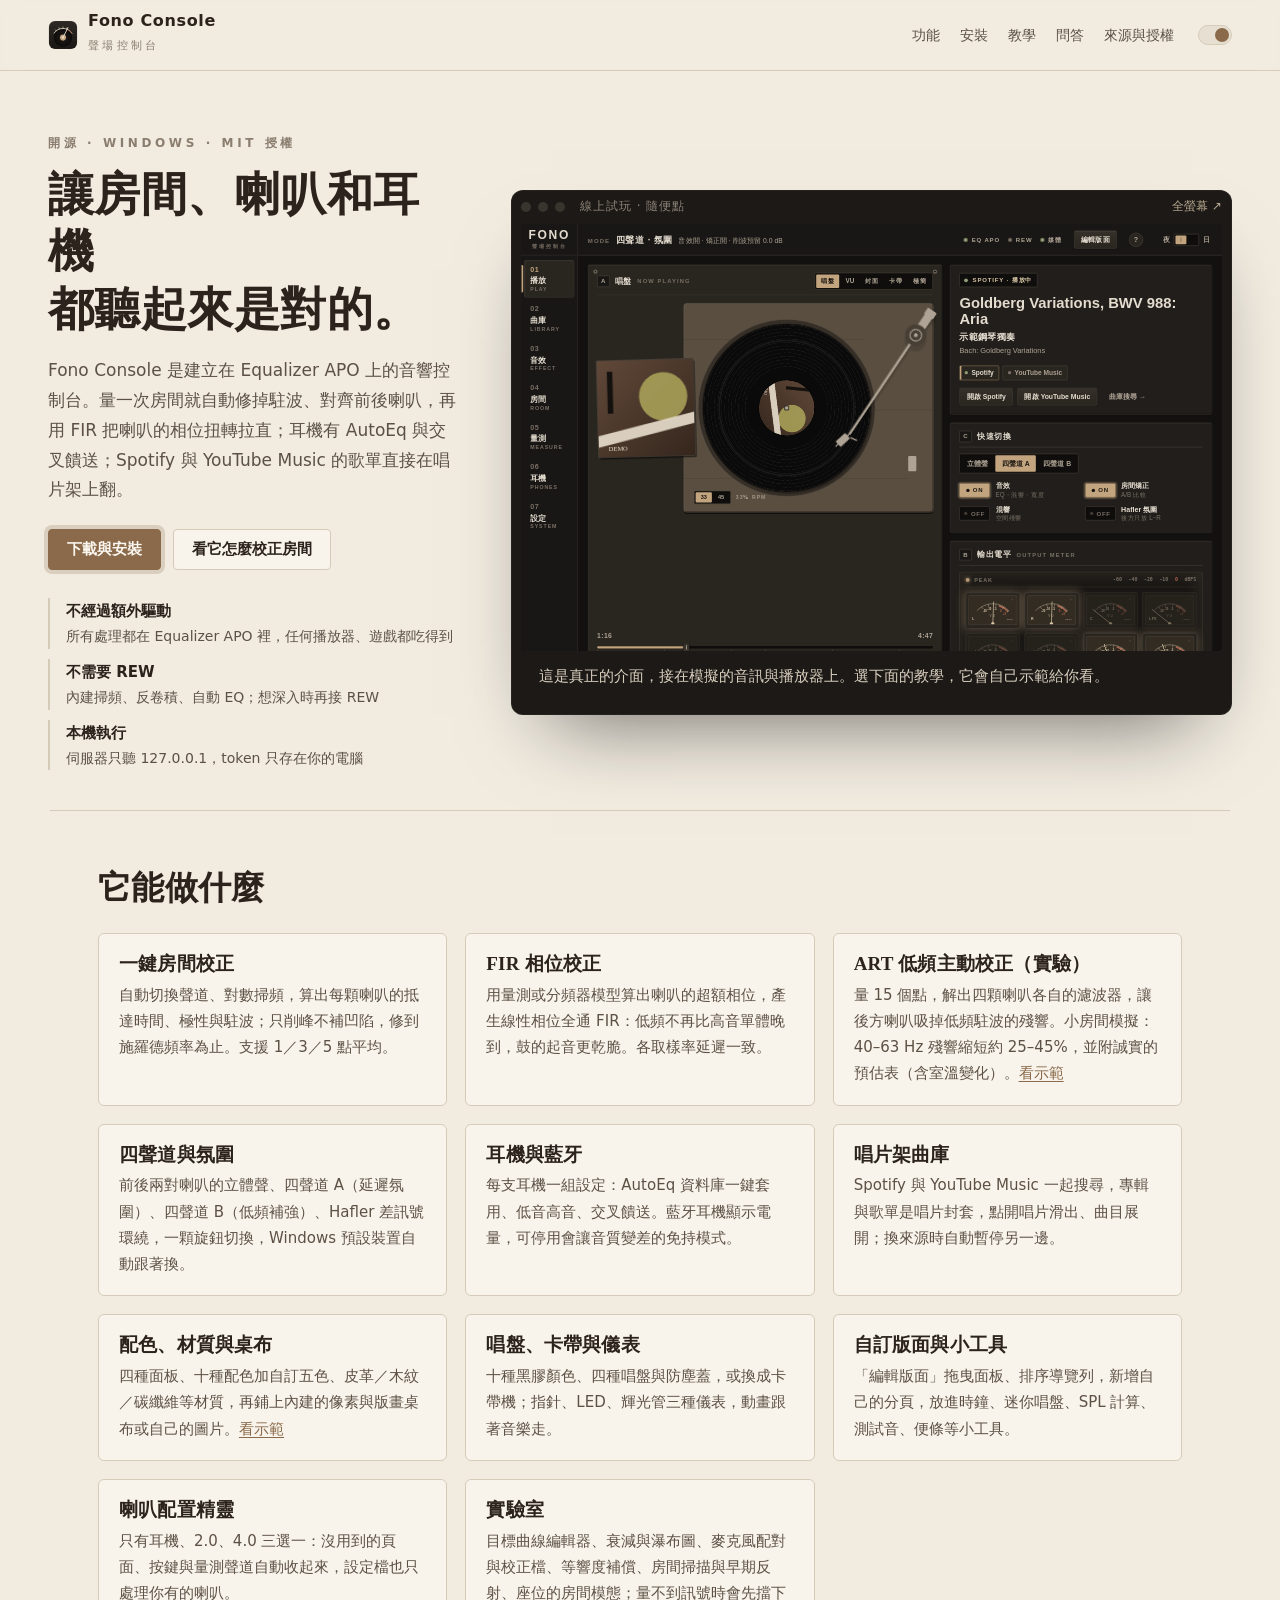
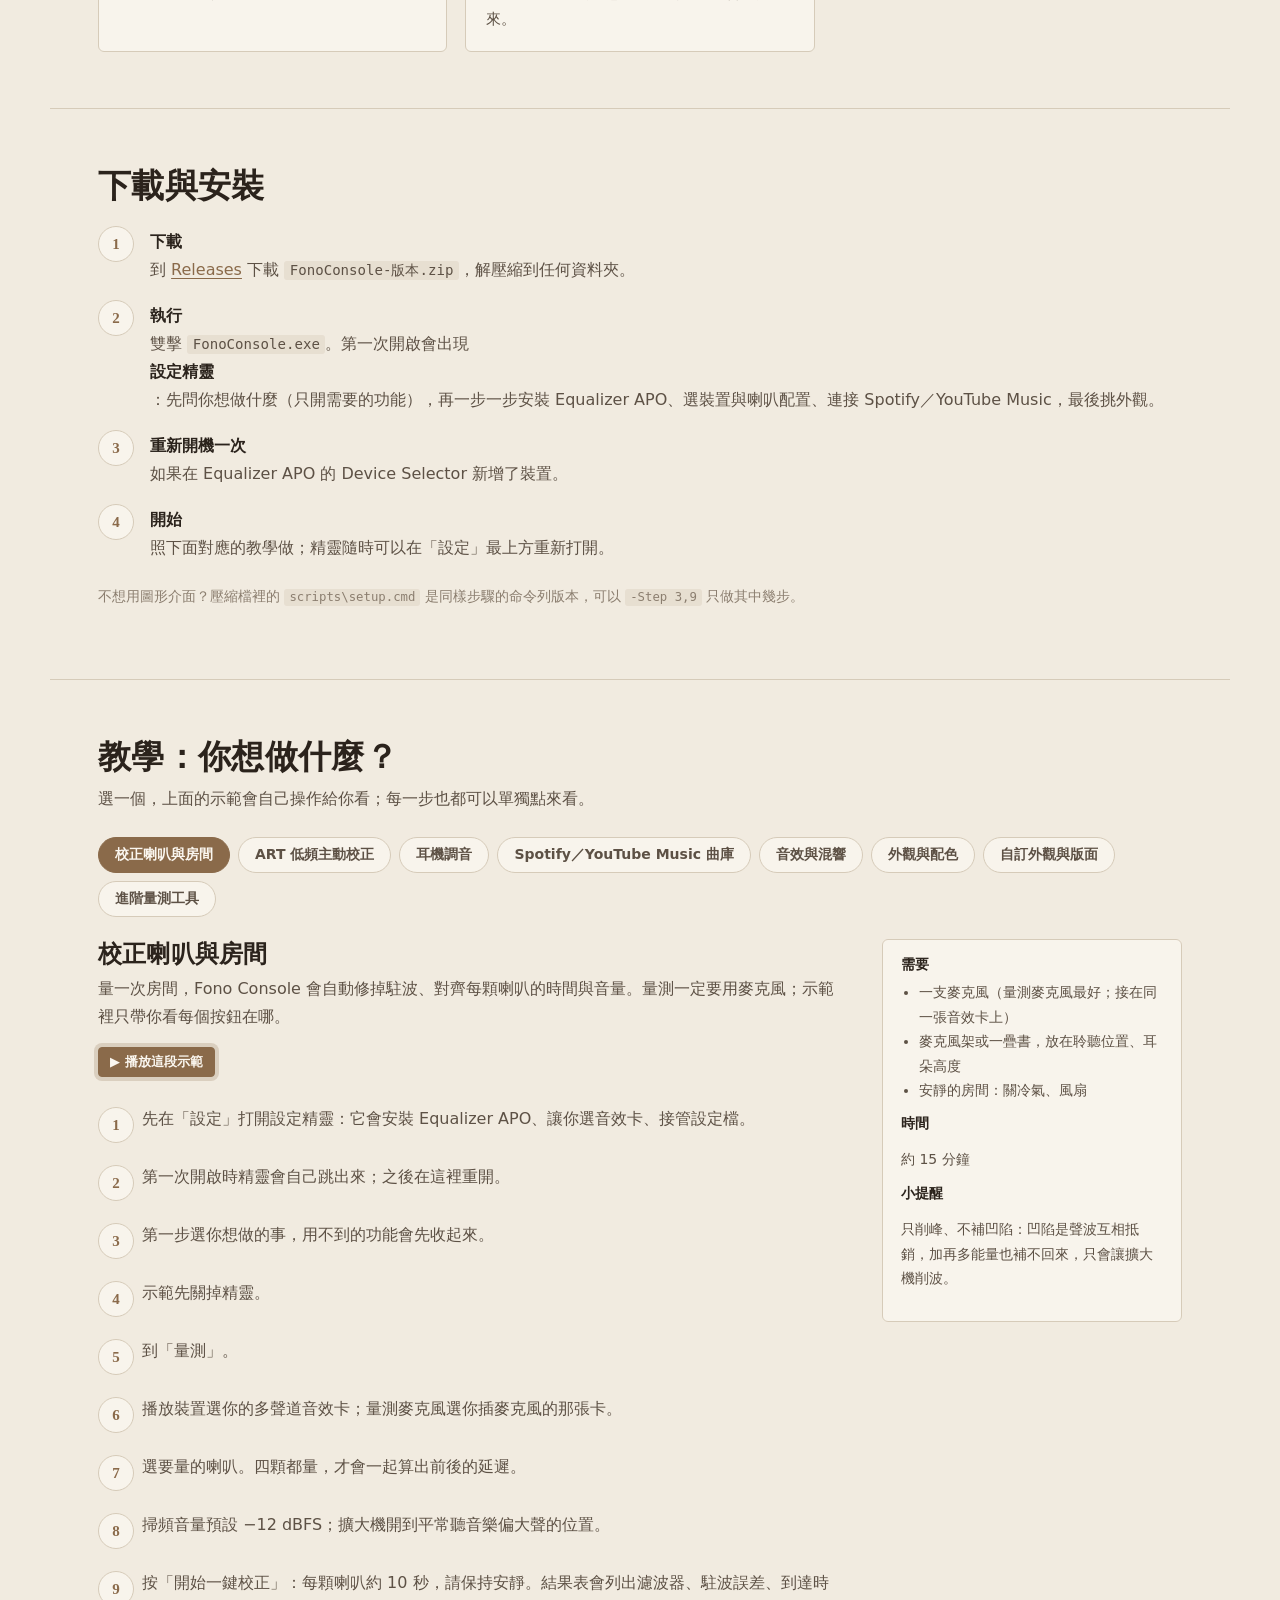
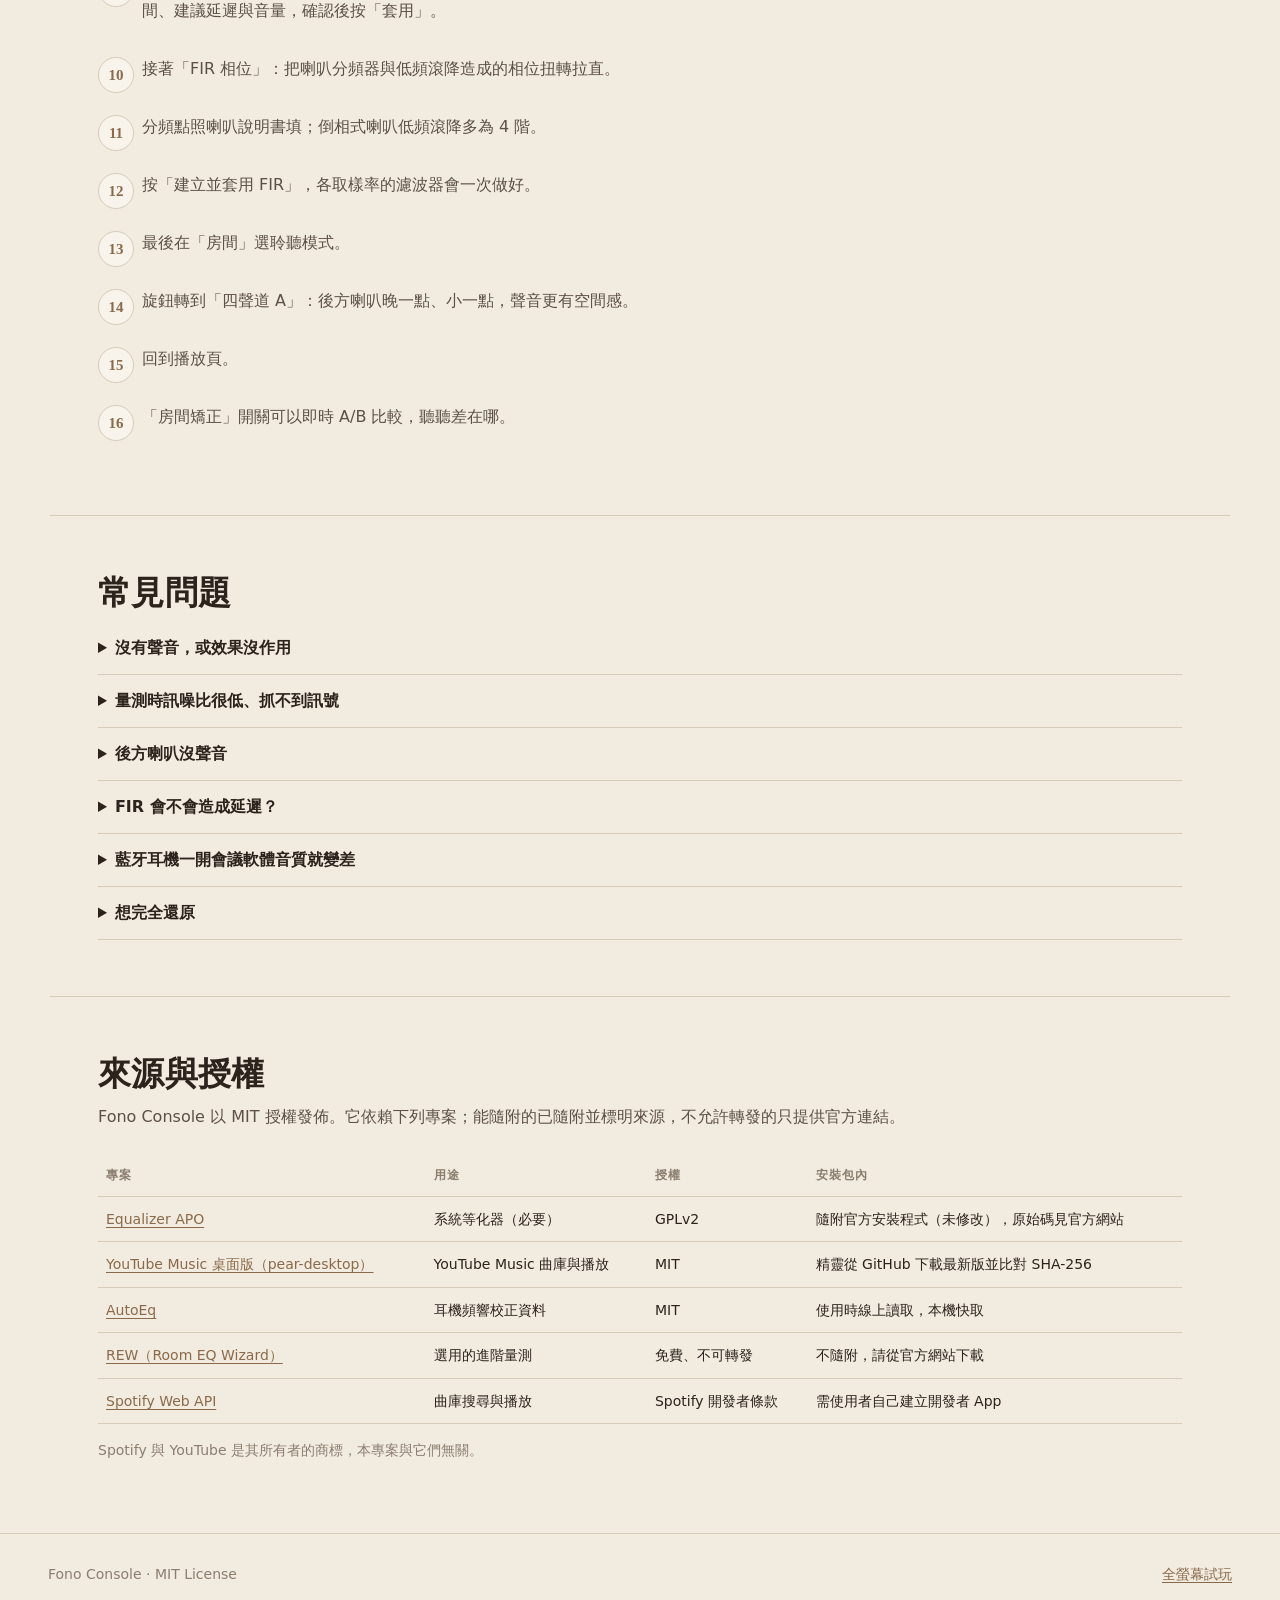
==== docs/index.html @ d2fb8076 "Fono Console 2.7.0 Open-source Windows audio console on Equalizer APO: room measurement and correcti" ====
<!doctype html>
<html lang="zh-Hant">
<head>
<meta charset="utf-8">
<meta name="viewport" content="width=device-width, initial-scale=1">
<title>Fono Console · 聲場控制台</title>
<meta name="description" content="Windows 上的開源音響控制台：一鍵房間量測與矯正、FIR 相位校正、耳機 AutoEq、Spotify／YouTube Music 曲庫，全部建立在 Equalizer APO 上。">
<meta name="theme-color" content="#191715">
<link rel="icon" href="app/icon.svg" type="image/svg+xml">
<link rel="stylesheet" href="guide.css">
</head>
<body>
<header class="top">
  <a class="logo" href="#top"><img src="app/icon.svg" alt="" width="30" height="30"><span><b>Fono Console</b><small>聲場控制台</small></span></a>
  <nav>
    <a href="#features">功能</a><a href="#start">安裝</a><a href="#guides">教學</a><a href="#faq">問答</a><a href="#credits">來源與授權</a>
  </nav>
  <button class="mode" id="modeBtn" type="button" aria-label="切換深淺色"><span></span></button>
</header>

<main id="top">
  <section class="hero">
    <div class="hero-text">
      <p class="eyebrow">開源 · Windows · MIT 授權</p>
      <h1>讓房間、喇叭和耳機<br>都聽起來是對的。</h1>
      <p class="lede">Fono Console 是建立在 Equalizer APO 上的音響控制台。量一次房間就自動修掉駐波、對齊前後喇叭，再用 FIR 把喇叭的相位扭轉拉直；耳機有 AutoEq 與交叉饋送；Spotify 與 YouTube Music 的歌單直接在唱片架上翻。</p>
      <div class="cta">
        <a class="btn primary" href="#start">下載與安裝</a>
        <a class="btn" href="#guides" data-tour="room">看它怎麼校正房間</a>
      </div>
      <ul class="facts">
        <li><b>不經過額外驅動</b>所有處理都在 Equalizer APO 裡，任何播放器、遊戲都吃得到</li>
        <li><b>不需要 REW</b>內建掃頻、反卷積、自動 EQ；想深入時再接 REW</li>
        <li><b>本機執行</b>伺服器只聽 127.0.0.1，token 只存在你的電腦</li>
      </ul>
    </div>
    <figure class="device" id="device">
      <div class="device-bar"><i></i><i></i><i></i><span id="deviceTitle">線上試玩 · 隨便點</span><a href="app/?demo" target="_blank" rel="noopener">全螢幕 ↗</a></div>
      <div class="screen" id="screen">
        <iframe id="demo" src="app/?demo" title="Fono Console 互動示範" loading="eager"></iframe>
        <div class="overlay" id="overlay" aria-hidden="true">
          <div class="ring" id="ring"></div>
          <svg class="cursor" id="cursor" viewBox="0 0 24 24"><path d="M3 2l7.5 19 2.6-7.7L21 10.7z"/></svg>
        </div>
      </div>
      <figcaption class="caption" id="caption"><b id="capStep"></b><span id="capText">這是真正的介面，接在模擬的音訊與播放器上。選下面的教學，它會自己示範給你看。</span></figcaption>
      <div class="tour-ctl" id="tourCtl" hidden>
        <button class="btn small" id="tPrev" type="button">上一步</button>
        <button class="btn small" id="tPlay" type="button">暫停</button>
        <button class="btn small" id="tNext" type="button">下一步</button>
        <button class="btn small ghost" id="tStop" type="button">結束示範</button>
      </div>
    </figure>
  </section>

  <section class="band" id="features">
    <h2>它能做什麼</h2>
    <div class="feature-grid">
      <article><h3>一鍵房間校正</h3><p>自動切換聲道、對數掃頻，算出每顆喇叭的抵達時間、極性與駐波；只削峰不補凹陷，修到施羅德頻率為止。支援 1／3／5 點平均。</p></article>
      <article><h3>FIR 相位校正</h3><p>用量測或分頻器模型算出喇叭的超額相位，產生線性相位全通 FIR：低頻不再比高音單體晚到，鼓的起音更乾脆。各取樣率延遲一致。</p></article>
      <article><h3>ART 低頻主動校正（實驗）</h3><p>量 15 個點，解出四顆喇叭各自的濾波器，讓後方喇叭吸掉低頻駐波的殘響。小房間模擬：40–63 Hz 殘響縮短約 25–45%，並附誠實的預估表（含室溫變化）。<a href="#guides" data-tour="art">看示範</a></p></article>
      <article><h3>四聲道與氛圍</h3><p>前後兩對喇叭的立體聲、四聲道 A（延遲氛圍）、四聲道 B（低頻補強）、Hafler 差訊號環繞，一顆旋鈕切換，Windows 預設裝置自動跟著換。</p></article>
      <article><h3>耳機與藍牙</h3><p>每支耳機一組設定：AutoEq 資料庫一鍵套用、低音高音、交叉饋送。藍牙耳機顯示電量，可停用會讓音質變差的免持模式。</p></article>
      <article><h3>唱片架曲庫</h3><p>Spotify 與 YouTube Music 一起搜尋，專輯與歌單是唱片封套，點開唱片滑出、曲目展開；換來源時自動暫停另一邊。</p></article>
      <article><h3>配色、材質與桌布</h3><p>四種面板、十種配色加自訂五色、皮革／木紋／碳纖維等材質，再鋪上內建的像素與版畫桌布或自己的圖片。<a href="#guides" data-tour="custom">看示範</a></p></article>
      <article><h3>唱盤、卡帶與儀表</h3><p>十種黑膠顏色、四種唱盤與防塵蓋，或換成卡帶機；指針、LED、輝光管三種儀表，動畫跟著音樂走。</p></article>
      <article><h3>自訂版面與小工具</h3><p>「編輯版面」拖曳面板、排序導覽列，新增自己的分頁，放進時鐘、迷你唱盤、SPL 計算、測試音、便條等小工具。</p></article>
      <article><h3>喇叭配置精靈</h3><p>只有耳機、2.0、4.0 三選一：沒用到的頁面、按鍵與量測聲道自動收起來，設定檔也只處理你有的喇叭。</p></article>
      <article><h3>實驗室</h3><p>目標曲線編輯器、衰減與瀑布圖、麥克風配對與校正檔、等響度補償、房間掃描與早期反射、座位的房間模態；量不到訊號時會先擋下來。</p></article>
    </div>
  </section>

  <section class="band" id="start">
    <h2>下載與安裝</h2>
    <ol class="steps big">
      <li><b>下載</b>到 <a href="https://github.com/LectorLector/fono-console/releases/latest">Releases</a> 下載 <code>FonoConsole-版本.zip</code>，解壓縮到任何資料夾。</li>
      <li><b>執行</b>雙擊 <code>FonoConsole.exe</code>。第一次開啟會出現<b>設定精靈</b>：先問你想做什麼（只開需要的功能），再一步一步安裝 Equalizer APO、選裝置與喇叭配置、連接 Spotify／YouTube Music，最後挑外觀。</li>
      <li><b>重新開機一次</b>如果在 Equalizer APO 的 Device Selector 新增了裝置。</li>
      <li><b>開始</b>照下面對應的教學做；精靈隨時可以在「設定」最上方重新打開。</li>
    </ol>
    <p class="note">不想用圖形介面？壓縮檔裡的 <code>scripts\setup.cmd</code> 是同樣步驟的命令列版本，可以 <code>-Step 3,9</code> 只做其中幾步。</p>
  </section>

  <section class="band" id="guides">
    <h2>教學：你想做什麼？</h2>
    <p class="sub">選一個，上面的示範會自己操作給你看；每一步也都可以單獨點來看。</p>
    <div class="goal-tabs" role="tablist" id="goalTabs"></div>
    <div class="guide" id="guide"></div>
  </section>

  <section class="band" id="faq">
    <h2>常見問題</h2>
    <details><summary>沒有聲音，或效果沒作用</summary><p>到「設定」看 Equalizer APO 狀態。裝置旁沒有「EQ APO ✓」就開 Device Selector 勾選它並重新開機。改設定沒反應通常是權限：按「授予寫入權限」。</p></details>
    <details><summary>量測時訊噪比很低、抓不到訊號</summary><p>Windows 聲音設定 → 錄音 → 麥克風內容 → 等級調到 70–90，關掉「麥克風增強」與所有音效。量測時關冷氣、風扇。</p></details>
    <details><summary>後方喇叭沒聲音</summary><p>多聲道音效卡在 Windows 要設成 <b>7.1 環繞</b>；多數 USB 7.1 卡的「後方」插孔是 SL/SR。不同的話在「設定 → 聲道對應」改。</p></details>
    <details><summary>FIR 會不會造成延遲？</summary><p>會，所有聲道一起延遲約 85 ms。聽音樂沒影響；看影片口型可能略不同步，打遊戲建議在 FIR 頁關掉。</p></details>
    <details><summary>藍牙耳機一開會議軟體音質就變差</summary><p>那是藍牙免持模式：開麥克風時降成單聲道。若不用耳機麥克風，在「耳機」頁停用該耳機的免持即可。</p></details>
    <details><summary>想完全還原</summary><p>把 Equalizer APO 的 <code>config\config.backup-*.txt</code> 改名回 <code>config.txt</code>，再從 Windows「應用程式」移除 Fono Console。</p></details>
  </section>

  <section class="band" id="credits">
    <h2>來源與授權</h2>
    <p class="sub">Fono Console 以 MIT 授權發佈。它依賴下列專案；能隨附的已隨附並標明來源，不允許轉發的只提供官方連結。</p>
    <table class="credits">
      <thead><tr><th>專案</th><th>用途</th><th>授權</th><th>安裝包內</th></tr></thead>
      <tbody>
        <tr><td><a href="https://sourceforge.net/projects/equalizerapo/">Equalizer APO</a></td><td>系統等化器（必要）</td><td>GPLv2</td><td>隨附官方安裝程式（未修改），原始碼見官方網站</td></tr>
        <tr><td><a href="https://github.com/pear-devs/pear-desktop">YouTube Music 桌面版（pear-desktop）</a></td><td>YouTube Music 曲庫與播放</td><td>MIT</td><td>精靈從 GitHub 下載最新版並比對 SHA-256</td></tr>
        <tr><td><a href="https://github.com/jaakkopasanen/AutoEq">AutoEq</a></td><td>耳機頻響校正資料</td><td>MIT</td><td>使用時線上讀取，本機快取</td></tr>
        <tr><td><a href="https://www.roomeqwizard.com/">REW（Room EQ Wizard）</a></td><td>選用的進階量測</td><td>免費、不可轉發</td><td>不隨附，請從官方網站下載</td></tr>
        <tr><td><a href="https://developer.spotify.com/">Spotify Web API</a></td><td>曲庫搜尋與播放</td><td>Spotify 開發者條款</td><td>需使用者自己建立開發者 App</td></tr>
      </tbody>
    </table>
    <p class="note">Spotify 與 YouTube 是其所有者的商標，本專案與它們無關。</p>
  </section>
</main>

<footer class="foot">
  <span>Fono Console · MIT License</span>
  <a href="app/?demo" target="_blank" rel="noopener">全螢幕試玩</a>
</footer>
<script type="module" src="guide.js"></script>
</body>
</html>
---- docs/guide.css ----
:root {
  --serif: "Noto Serif TC", "Source Han Serif TC", "Songti TC", "PMingLiU", Georgia, serif;
  --sans: "Segoe UI Variable Text", "Segoe UI", "Microsoft JhengHei UI", "Noto Sans TC", "PingFang TC", system-ui, sans-serif;
  --mono: "Cascadia Mono", Consolas, "DejaVu Sans Mono", monospace;
  --bg: #f1ebe0; --bg-2: #e7dfd1; --card: #f8f4ec; --ink: #2b231c; --ink-2: #5d5145; --ink-3: #8b7e6f;
  --line: #d6cbb9; --accent: #8a6a4a; --accent-ink: #fbf7f0; --glow: rgba(138,106,74,.22); --frame: #1c1916;
}
@media (prefers-color-scheme: dark) { :root:not([data-mode="light"]) {
  --bg: #121110; --bg-2: #191715; --card: #1f1c19; --ink: #ebe2d4; --ink-2: #b2a696; --ink-3: #7c7266;
  --line: #312b25; --accent: #c2a47e; --accent-ink: #1b1612; --glow: rgba(194,164,126,.25); --frame: #0b0a09; } }
:root[data-mode="dark"] {
  --bg: #121110; --bg-2: #191715; --card: #1f1c19; --ink: #ebe2d4; --ink-2: #b2a696; --ink-3: #7c7266;
  --line: #312b25; --accent: #c2a47e; --accent-ink: #1b1612; --glow: rgba(194,164,126,.25); --frame: #0b0a09; }
* { box-sizing: border-box; }
html { scroll-behavior: smooth; scroll-padding-top: 70px; }
body { margin: 0; background: var(--bg); color: var(--ink); font: 16px/1.75 var(--sans); -webkit-font-smoothing: antialiased; }
a { color: var(--accent); text-underline-offset: 3px; }
code { font: .88em var(--mono); background: var(--bg-2); padding: .1em .4em; border-radius: 3px; }
h1, h2, h3 { font-family: var(--serif); font-weight: 700; letter-spacing: .01em; line-height: 1.25; }

.top { position: sticky; top: 0; z-index: 10; display: flex; align-items: center; gap: 24px; padding: 12px clamp(16px, 4vw, 48px);
  background: color-mix(in srgb, var(--bg) 88%, transparent); backdrop-filter: blur(10px); border-bottom: 1px solid var(--line); }
.logo { display: flex; align-items: center; gap: 10px; text-decoration: none; color: var(--ink); }
.logo b { display: block; font: 700 16px/1.1 var(--sans); letter-spacing: .04em; } .logo small { color: var(--ink-3); font-size: 11px; letter-spacing: .3em; }
.top nav { display: flex; gap: 20px; margin-left: auto; flex-wrap: wrap; }
.top nav a { color: var(--ink-2); text-decoration: none; font-size: 14px; } .top nav a:hover { color: var(--ink); }
.mode { width: 34px; height: 20px; border-radius: 10px; border: 1px solid var(--line); background: var(--bg-2); cursor: pointer; position: relative; }
.mode span { position: absolute; top: 2px; left: 2px; width: 14px; height: 14px; border-radius: 50%; background: var(--accent); transition: left .2s; }
:root[data-mode="light"] .mode span { left: 16px; }

.hero { display: grid; grid-template-columns: minmax(300px, 0.8fr) minmax(0, 1.4fr); gap: clamp(24px, 4vw, 56px); align-items: center;
  padding: clamp(28px, 5vw, 64px) clamp(16px, 4vw, 48px) 40px; max-width: 1500px; margin: 0 auto; }
.eyebrow { font: 600 12px var(--sans); letter-spacing: .3em; color: var(--ink-3); text-transform: uppercase; margin: 0 0 14px; }
.hero h1 { font-size: clamp(30px, 3.6vw, 50px); margin: 0 0 18px; }
.lede { color: var(--ink-2); font-size: 17px; margin: 0 0 24px; }
.cta { display: flex; gap: 12px; flex-wrap: wrap; margin-bottom: 28px; }
.btn { display: inline-flex; align-items: center; gap: 6px; padding: 10px 18px; border-radius: 4px; border: 1px solid var(--line); background: var(--card); color: var(--ink);
  font: 600 15px var(--sans); text-decoration: none; cursor: pointer; }
.btn:hover { border-color: var(--ink-3); }
.btn.primary { background: var(--accent); color: var(--accent-ink); border-color: var(--accent); box-shadow: 0 0 0 4px var(--glow); }
.btn.small { padding: 5px 11px; font-size: 13px; } .btn.ghost { background: transparent; border-color: transparent; color: var(--ink-2); }
.facts { list-style: none; padding: 0; margin: 0; display: grid; gap: 10px; }
.facts li { color: var(--ink-2); font-size: 14px; padding-left: 16px; border-left: 2px solid var(--line); }
.facts b { display: block; color: var(--ink); font-size: 15px; }

/* the demo, framed like a piece of equipment */
.device { margin: 0; background: var(--frame); border-radius: 12px; padding: 0 10px 10px; box-shadow: 0 40px 80px -40px rgba(0,0,0,.6), 0 0 0 1px rgba(255,255,255,.04) inset; }
.device-bar { display: flex; align-items: center; gap: 7px; height: 34px; color: #8f857a; font-size: 12px; }
.device-bar i { width: 10px; height: 10px; border-radius: 50%; background: #3a342e; }
.device-bar span { margin-left: 8px; letter-spacing: .08em; }
.device-bar a { margin-left: auto; color: #b6a78f; text-decoration: none; }
.screen { position: relative; width: 100%; aspect-ratio: 1280 / 780; overflow: hidden; border-radius: 4px; background: #111; }
.screen iframe { position: absolute; left: 0; top: 0; width: 1280px; height: 780px; border: 0; transform-origin: 0 0; }
.overlay { position: absolute; inset: 0; pointer-events: none; }
.cursor { position: absolute; width: 24px; height: 24px; left: 60%; top: 60%; fill: #fff; stroke: #111; stroke-width: 1.4; filter: drop-shadow(0 2px 3px rgba(0,0,0,.5));
  transition: left .7s cubic-bezier(.5,.1,.2,1), top .7s cubic-bezier(.5,.1,.2,1), transform .12s; opacity: 0; }
.cursor.on { opacity: 1; } .cursor.press { transform: scale(.82); }
.ring { position: absolute; border: 2px solid var(--accent); border-radius: 6px; box-shadow: 0 0 0 4px var(--glow), 0 0 0 9999px rgba(0,0,0,.18);
  transition: all .55s cubic-bezier(.5,.1,.2,1); opacity: 0; }
.ring.on { opacity: 1; }
.caption { display: flex; gap: 12px; align-items: baseline; min-height: 54px; padding: 12px 6px 4px; color: #d9cfbf; font-size: 15px; }
.caption b { color: var(--accent); font: 700 13px var(--sans); letter-spacing: .1em; white-space: nowrap; }
:root[data-mode="light"] .caption b, .caption b { color: #d7b98a; }
.tour-ctl { display: flex; gap: 8px; padding: 2px 6px 4px; }
.tour-ctl .btn { background: #26221e; color: #e2d7c6; border-color: #3a342d; }

.band { max-width: 1180px; margin: 0 auto; padding: 56px clamp(16px, 4vw, 48px); border-top: 1px solid var(--line); }
.band h2 { font-size: clamp(24px, 2.6vw, 34px); margin: 0 0 8px; }
.sub { color: var(--ink-2); margin: 0 0 24px; }
.feature-grid { display: grid; grid-template-columns: repeat(auto-fill, minmax(300px, 1fr)); gap: 18px; margin-top: 24px; }
.feature-grid article { background: var(--card); border: 1px solid var(--line); border-radius: 6px; padding: 18px 20px; }
.feature-grid h3 { margin: 0 0 6px; font-size: 19px; } .feature-grid p { margin: 0; color: var(--ink-2); font-size: 15px; }
.steps { counter-reset: s; list-style: none; padding: 0; margin: 20px 0; display: grid; gap: 14px; }
.steps > li { counter-increment: s; position: relative; padding: 2px 0 2px 52px; color: var(--ink-2); }
.steps > li::before { content: counter(s); position: absolute; left: 0; top: 0; width: 34px; height: 34px; border-radius: 50%; display: grid; place-items: center;
  border: 1px solid var(--line); background: var(--card); font: 700 15px var(--serif); color: var(--accent); }
.steps > li b { display: block; color: var(--ink); }
.note { color: var(--ink-3); font-size: 14px; }

.goal-tabs { display: flex; flex-wrap: wrap; gap: 8px; margin-bottom: 22px; }
.goal-tabs button { border: 1px solid var(--line); background: var(--card); color: var(--ink-2); padding: 8px 16px; border-radius: 99px; cursor: pointer; font: 600 14px var(--sans); }
.goal-tabs button[aria-selected="true"] { background: var(--accent); color: var(--accent-ink); border-color: var(--accent); }
.guide { display: grid; grid-template-columns: minmax(0, 1fr) 300px; gap: 32px; }
.guide h3 { font-size: 24px; margin: 0 0 6px; }
.guide .intro { color: var(--ink-2); margin: 0 0 8px; }
.guide ol.steps > li { cursor: pointer; border-radius: 6px; padding: 8px 12px 8px 56px; margin-left: -12px; transition: background .2s; }
.guide ol.steps > li::before { left: 12px; top: 10px; }
.guide ol.steps > li:hover { background: var(--card); }
.guide ol.steps > li.cur { background: var(--card); box-shadow: inset 3px 0 0 var(--accent); }
.guide ol.steps > li.cur::before { background: var(--accent); color: var(--accent-ink); border-color: var(--accent); }
.guide aside { background: var(--card); border: 1px solid var(--line); border-radius: 6px; padding: 16px 18px; align-self: start; position: sticky; top: 84px; font-size: 14px; color: var(--ink-2); }
.guide aside h4 { margin: 0 0 6px; color: var(--ink); font: 700 14px var(--sans); }
.guide aside ul { margin: 0 0 12px; padding-left: 18px; }
details { border-bottom: 1px solid var(--line); padding: 12px 0; }
summary { cursor: pointer; font-weight: 600; } details p { color: var(--ink-2); margin: 8px 0 0; }
table.credits { width: 100%; border-collapse: collapse; font-size: 14px; }
.credits th, .credits td { text-align: left; padding: 10px 8px; border-bottom: 1px solid var(--line); vertical-align: top; }
.credits th { font-size: 12px; letter-spacing: .1em; color: var(--ink-3); }
.foot { display: flex; justify-content: space-between; gap: 16px; padding: 28px clamp(16px, 4vw, 48px); color: var(--ink-3); font-size: 14px; border-top: 1px solid var(--line); }
@media (max-width: 980px) { .hero, .guide { grid-template-columns: 1fr; } .guide aside { position: static; } .top nav { display: none; } }
@media (prefers-reduced-motion: reduce) { html { scroll-behavior: auto; } .cursor, .ring { transition: none; } }
.tour-ctl[hidden] { display: none; }
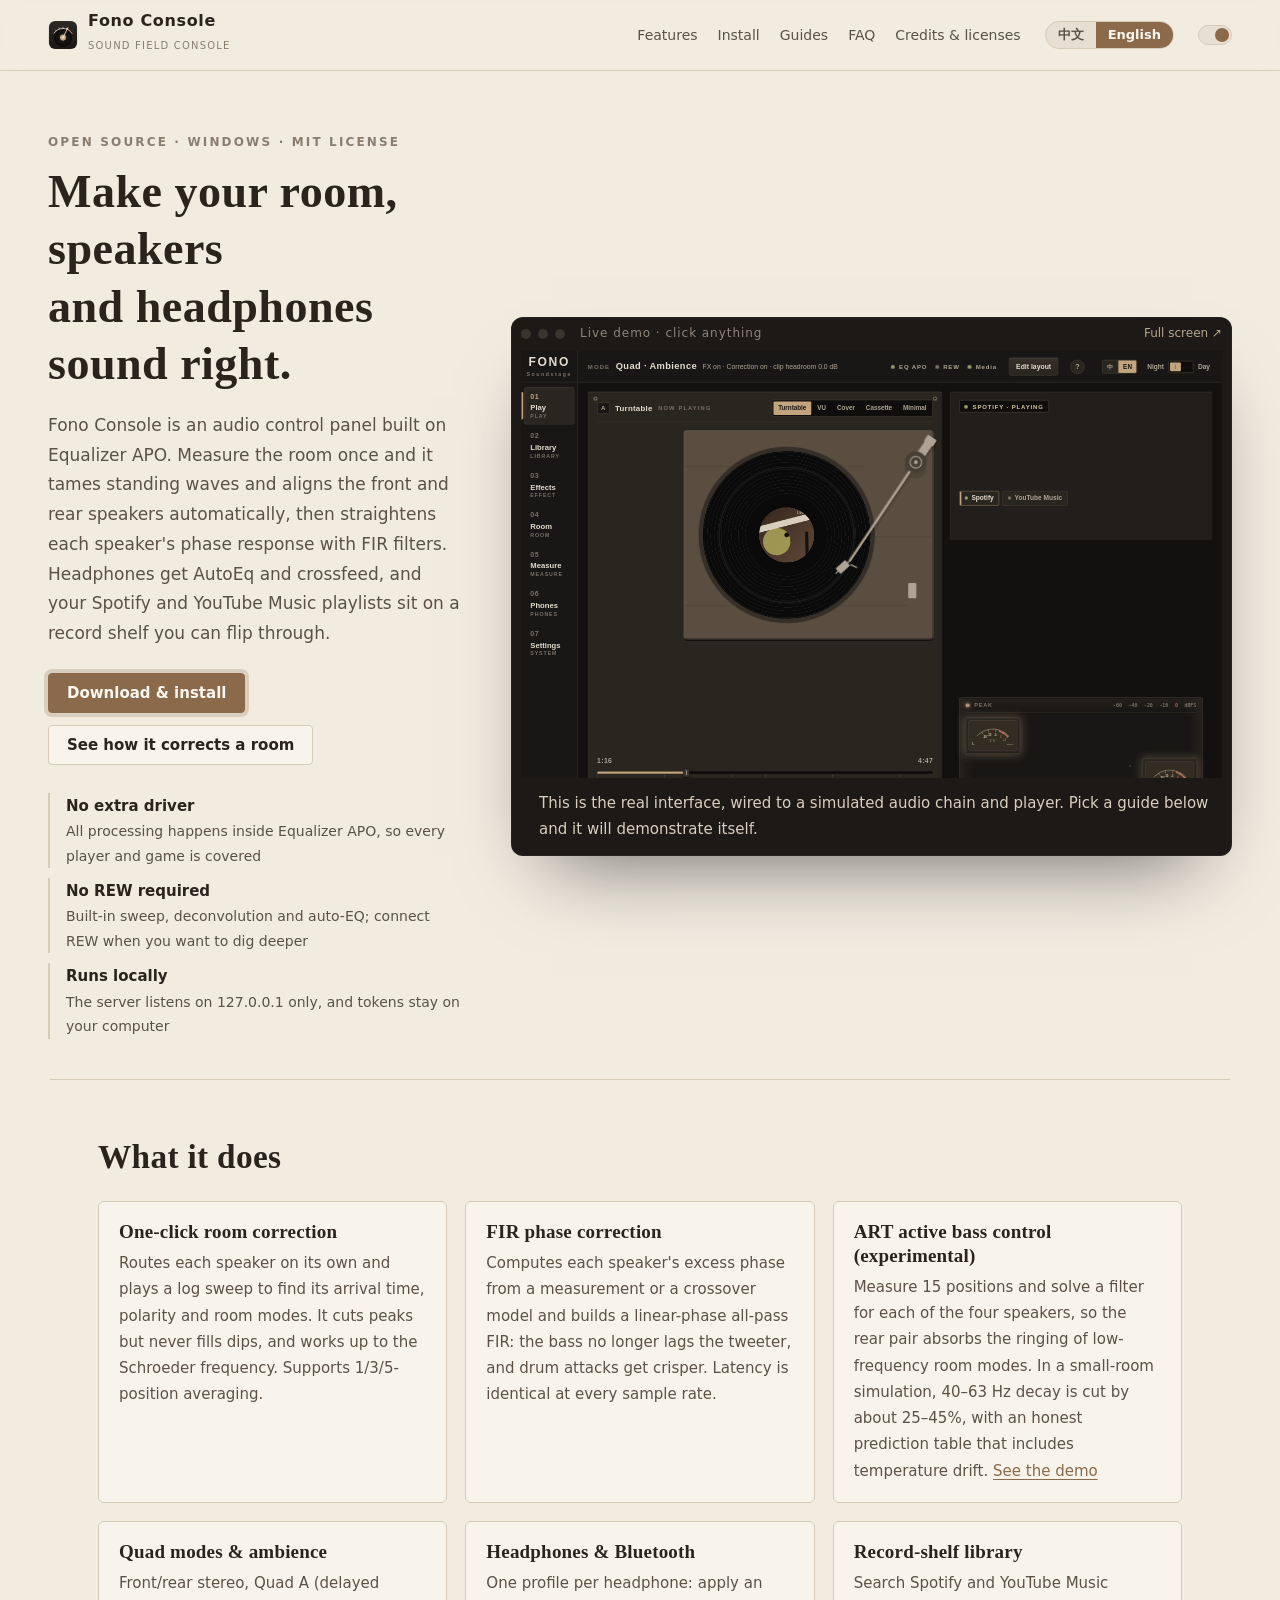
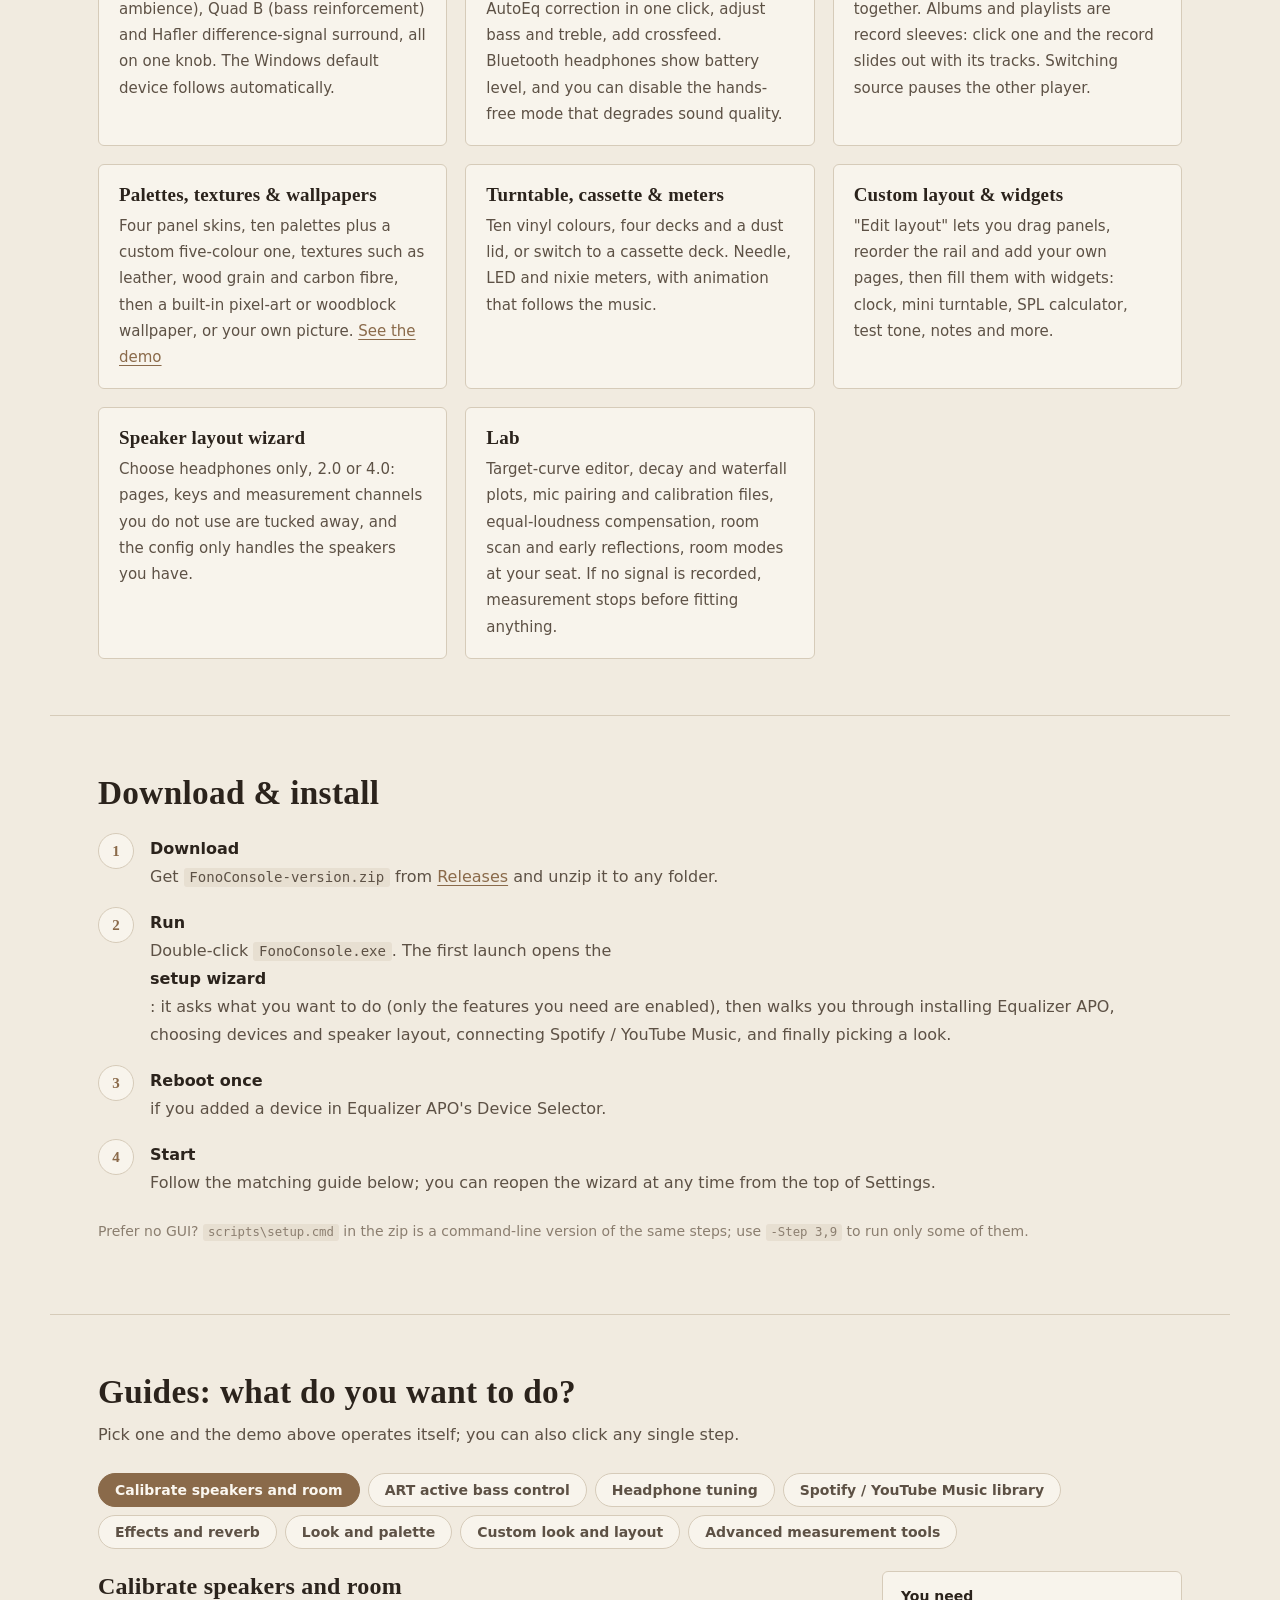
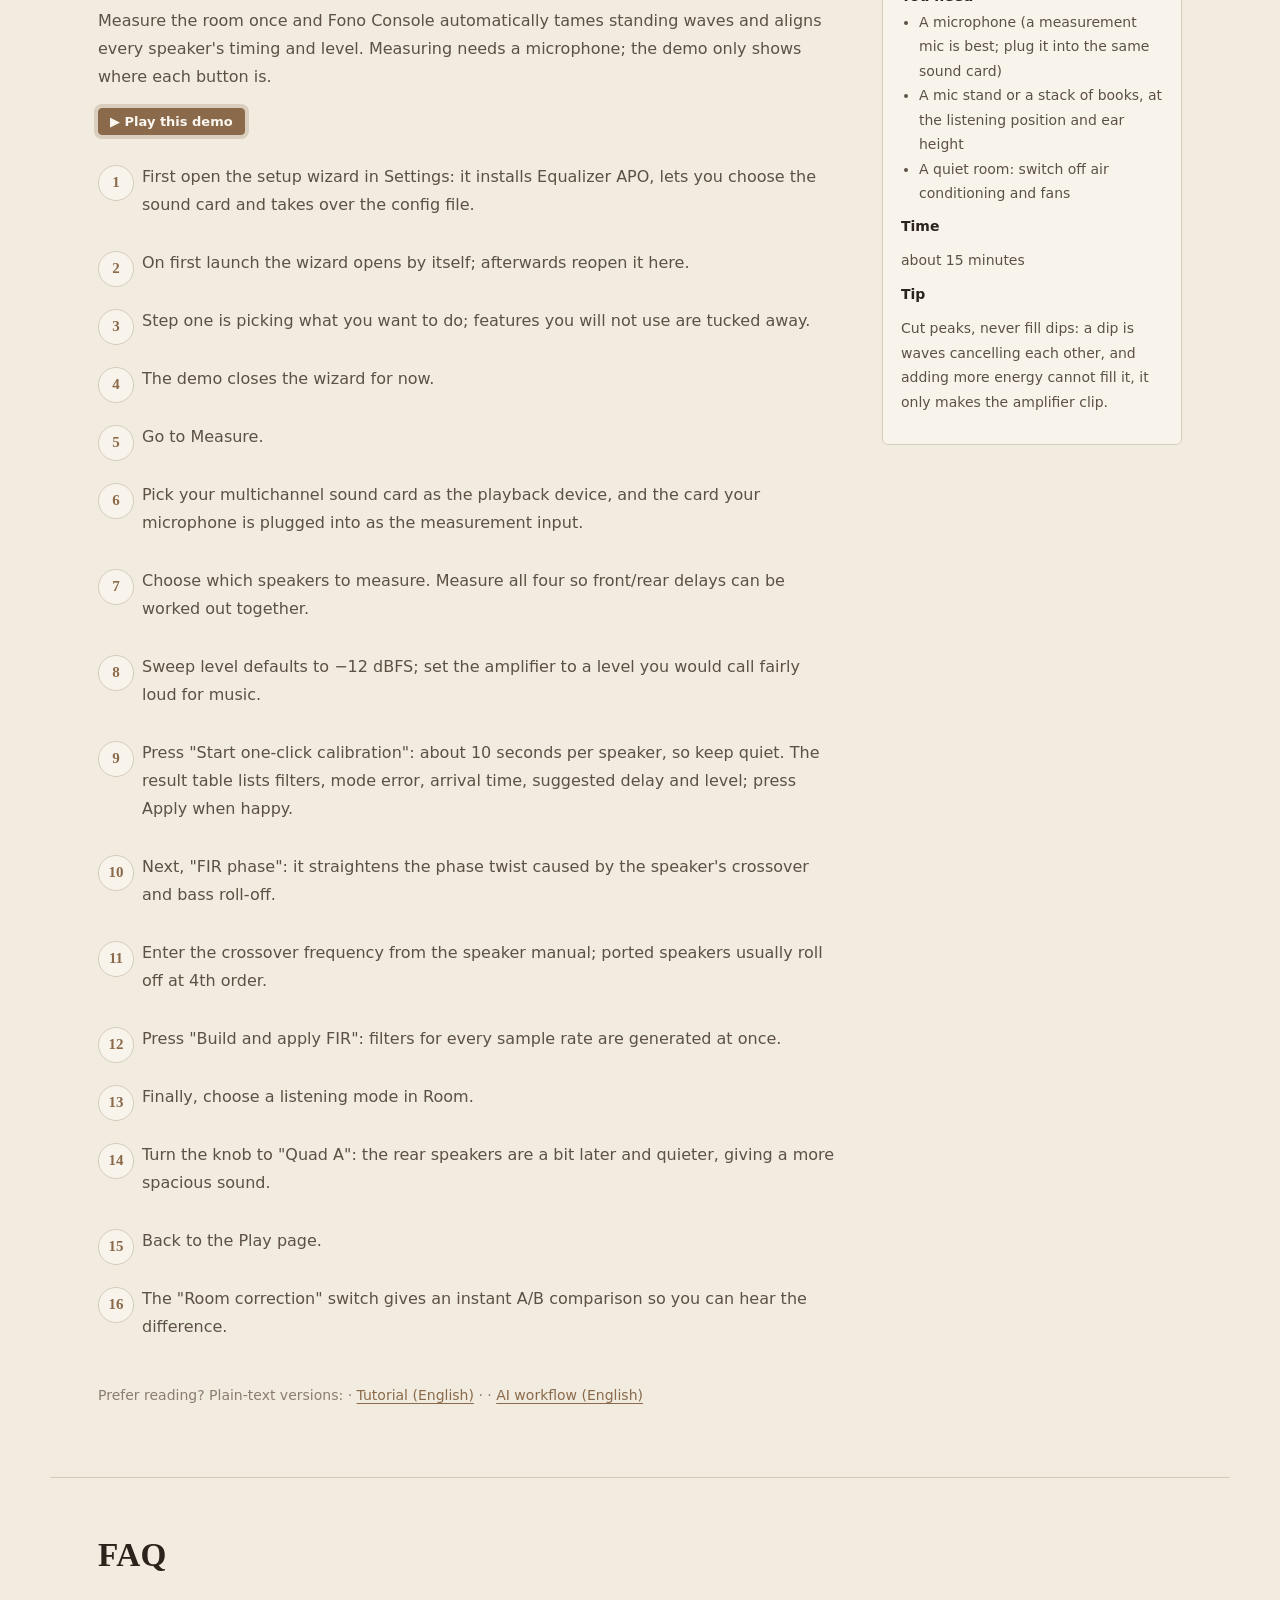
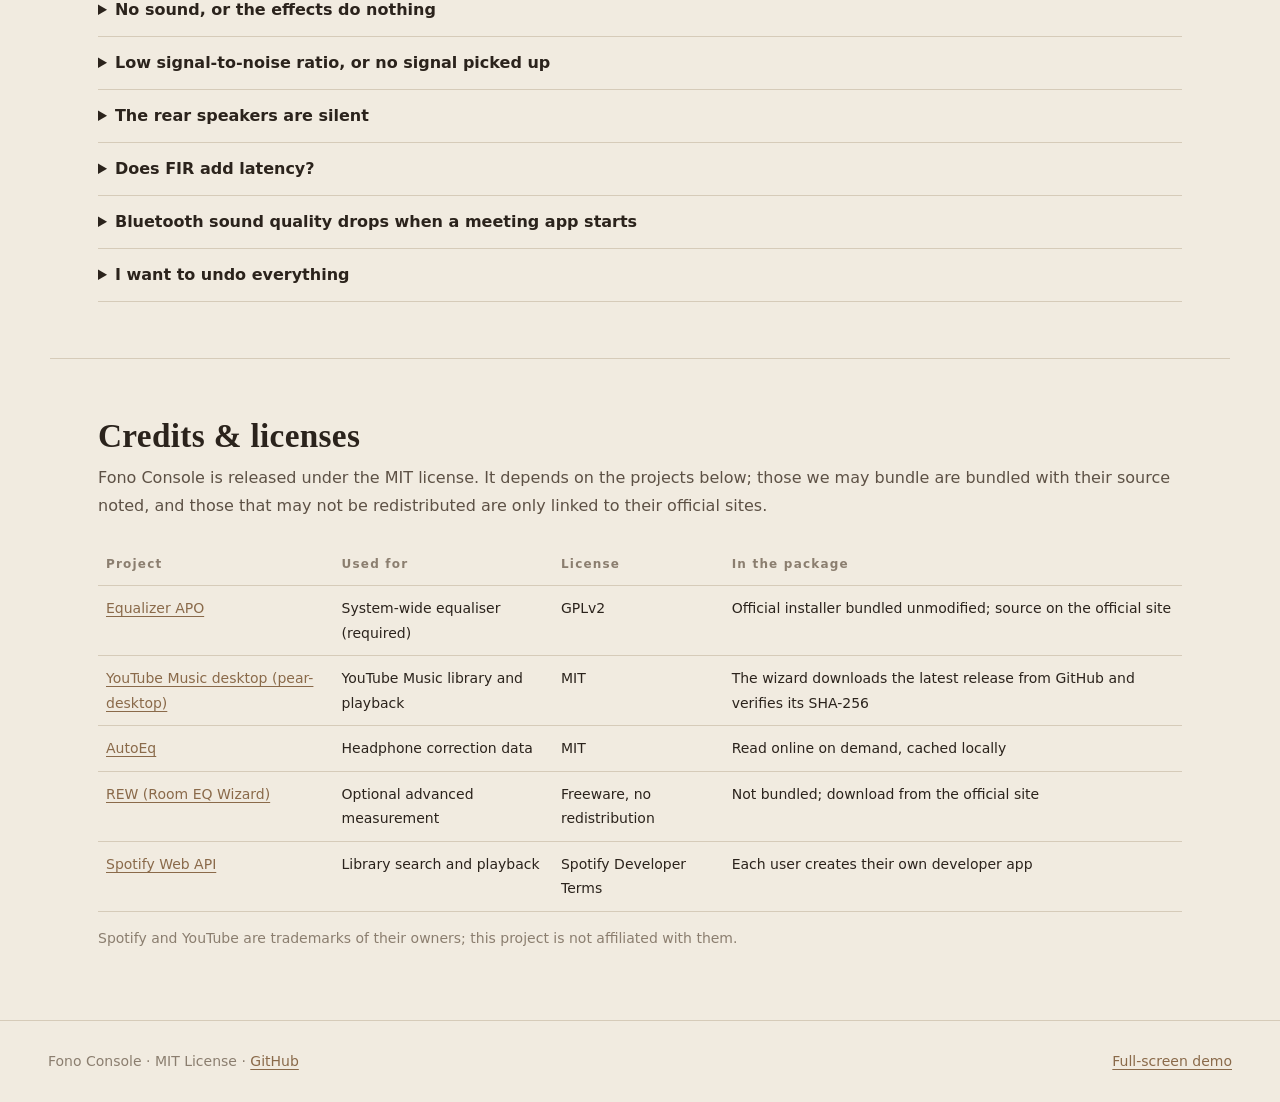
==== commit e822ee61: "Bilingual app, tutorial site and docs (zh-TW / English); v2.8.0 Co-Authored-By: Claude Opus 5.5 <nor" ====
--- a/docs/index.html
+++ b/docs/index.html
@@ -4,120 +4,127 @@
 <meta charset="utf-8">
 <meta name="viewport" content="width=device-width, initial-scale=1">
 <title>Fono Console · 聲場控制台</title>
-<meta name="description" content="Windows 上的開源音響控制台：一鍵房間量測與矯正、FIR 相位校正、耳機 AutoEq、Spotify／YouTube Music 曲庫，全部建立在 Equalizer APO 上。">
+<meta name="description" content="Windows 上的開源音響控制台：一鍵房間量測與矯正、FIR 相位校正、耳機 AutoEq、Spotify／YouTube Music 曲庫，全部建立在 Equalizer APO 上。" data-en-content="An open-source audio console for Windows: one-click room measurement and correction, FIR phase correction, headphone AutoEq and a Spotify / YouTube Music library, all built on Equalizer APO.">
 <meta name="theme-color" content="#191715">
 <link rel="icon" href="app/icon.svg" type="image/svg+xml">
 <link rel="stylesheet" href="guide.css">
+<script>document.documentElement.className="pre";setTimeout(function(){document.documentElement.className=""},1500)</script>
 </head>
 <body>
 <header class="top">
-  <a class="logo" href="#top"><img src="app/icon.svg" alt="" width="30" height="30"><span><b>Fono Console</b><small>聲場控制台</small></span></a>
+  <a class="logo" href="#top"><img src="app/icon.svg" alt="" width="30" height="30"><span><b>Fono Console</b><small data-en="Sound field console">聲場控制台</small></span></a>
   <nav>
-    <a href="#features">功能</a><a href="#start">安裝</a><a href="#guides">教學</a><a href="#faq">問答</a><a href="#credits">來源與授權</a>
+    <a href="#features" data-en="Features">功能</a><a href="#start" data-en="Install">安裝</a><a href="#guides" data-en="Guides">教學</a><a href="#faq" data-en="FAQ">問答</a><a href="#credits" data-en="Credits &amp; licenses">來源與授權</a>
   </nav>
-  <button class="mode" id="modeBtn" type="button" aria-label="切換深淺色"><span></span></button>
+  <div class="lang" role="group" aria-label="Language / 語言"><button type="button" data-lang="zh" lang="zh-Hant">中文</button><button type="button" data-lang="en" lang="en">English</button></div>
+  <button class="mode" id="modeBtn" type="button" aria-label="切換深淺色" data-en-aria-label="Toggle light / dark"><span></span></button>
 </header>
 
 <main id="top">
   <section class="hero">
     <div class="hero-text">
-      <p class="eyebrow">開源 · Windows · MIT 授權</p>
-      <h1>讓房間、喇叭和耳機<br>都聽起來是對的。</h1>
-      <p class="lede">Fono Console 是建立在 Equalizer APO 上的音響控制台。量一次房間就自動修掉駐波、對齊前後喇叭，再用 FIR 把喇叭的相位扭轉拉直；耳機有 AutoEq 與交叉饋送；Spotify 與 YouTube Music 的歌單直接在唱片架上翻。</p>
+      <p class="eyebrow" data-en="Open source · Windows · MIT license">開源 · Windows · MIT 授權</p>
+      <h1 data-en="Make your room, speakers&lt;br&gt;and headphones sound right.">讓房間、喇叭和耳機<br>都聽起來是對的。</h1>
+      <p class="lede" data-en="Fono Console is an audio control panel built on Equalizer APO. Measure the room once and it tames standing waves and aligns the front and rear speakers automatically, then straightens each speaker&#x27;s phase response with FIR filters. Headphones get AutoEq and crossfeed, and your Spotify and YouTube Music playlists sit on a record shelf you can flip through.">Fono Console 是建立在 Equalizer APO 上的音響控制台。量一次房間就自動修掉駐波、對齊前後喇叭，再用 FIR 把喇叭的相位扭轉拉直；耳機有 AutoEq 與交叉饋送；Spotify 與 YouTube Music 的歌單直接在唱片架上翻。</p>
       <div class="cta">
-        <a class="btn primary" href="#start">下載與安裝</a>
-        <a class="btn" href="#guides" data-tour="room">看它怎麼校正房間</a>
+        <a class="btn primary" href="#start" data-en="Download &amp; install">下載與安裝</a>
+        <a class="btn" href="#guides" data-tour="room" data-en="See how it corrects a room">看它怎麼校正房間</a>
       </div>
       <ul class="facts">
-        <li><b>不經過額外驅動</b>所有處理都在 Equalizer APO 裡，任何播放器、遊戲都吃得到</li>
-        <li><b>不需要 REW</b>內建掃頻、反卷積、自動 EQ；想深入時再接 REW</li>
-        <li><b>本機執行</b>伺服器只聽 127.0.0.1，token 只存在你的電腦</li>
+        <li data-en="&lt;b&gt;No extra driver&lt;/b&gt;All processing happens inside Equalizer APO, so every player and game is covered"><b>不經過額外驅動</b>所有處理都在 Equalizer APO 裡，任何播放器、遊戲都吃得到</li>
+        <li data-en="&lt;b&gt;No REW required&lt;/b&gt;Built-in sweep, deconvolution and auto-EQ; connect REW when you want to dig deeper"><b>不需要 REW</b>內建掃頻、反卷積、自動 EQ；想深入時再接 REW</li>
+        <li data-en="&lt;b&gt;Runs locally&lt;/b&gt;The server listens on 127.0.0.1 only, and tokens stay on your computer"><b>本機執行</b>伺服器只聽 127.0.0.1，token 只存在你的電腦</li>
       </ul>
     </div>
     <figure class="device" id="device">
-      <div class="device-bar"><i></i><i></i><i></i><span id="deviceTitle">線上試玩 · 隨便點</span><a href="app/?demo" target="_blank" rel="noopener">全螢幕 ↗</a></div>
+      <div class="device-bar"><i></i><i></i><i></i><span id="deviceTitle" data-en="Live demo · click anything">線上試玩 · 隨便點</span><a href="app/?demo" target="_blank" rel="noopener" data-en="Full screen ↗">全螢幕 ↗</a></div>
       <div class="screen" id="screen">
-        <iframe id="demo" src="app/?demo" title="Fono Console 互動示範" loading="eager"></iframe>
+        <iframe id="demo" src="app/?demo&amp;lang=zh" title="Fono Console 互動示範" data-en-title="Fono Console interactive demo" loading="eager"></iframe>
         <div class="overlay" id="overlay" aria-hidden="true">
           <div class="ring" id="ring"></div>
           <svg class="cursor" id="cursor" viewBox="0 0 24 24"><path d="M3 2l7.5 19 2.6-7.7L21 10.7z"/></svg>
         </div>
       </div>
-      <figcaption class="caption" id="caption"><b id="capStep"></b><span id="capText">這是真正的介面，接在模擬的音訊與播放器上。選下面的教學，它會自己示範給你看。</span></figcaption>
+      <figcaption class="caption" id="caption"><b id="capStep"></b><span id="capText" data-en="This is the real interface, wired to a simulated audio chain and player. Pick a guide below and it will demonstrate itself.">這是真正的介面，接在模擬的音訊與播放器上。選下面的教學，它會自己示範給你看。</span></figcaption>
       <div class="tour-ctl" id="tourCtl" hidden>
-        <button class="btn small" id="tPrev" type="button">上一步</button>
-        <button class="btn small" id="tPlay" type="button">暫停</button>
-        <button class="btn small" id="tNext" type="button">下一步</button>
-        <button class="btn small ghost" id="tStop" type="button">結束示範</button>
+        <button class="btn small" id="tPrev" type="button" data-en="Back">上一步</button>
+        <button class="btn small" id="tPlay" type="button" data-en="Pause">暫停</button>
+        <button class="btn small" id="tNext" type="button" data-en="Next">下一步</button>
+        <button class="btn small ghost" id="tStop" type="button" data-en="End demo">結束示範</button>
       </div>
     </figure>
   </section>
 
   <section class="band" id="features">
-    <h2>它能做什麼</h2>
+    <h2 data-en="What it does">它能做什麼</h2>
     <div class="feature-grid">
-      <article><h3>一鍵房間校正</h3><p>自動切換聲道、對數掃頻，算出每顆喇叭的抵達時間、極性與駐波；只削峰不補凹陷，修到施羅德頻率為止。支援 1／3／5 點平均。</p></article>
-      <article><h3>FIR 相位校正</h3><p>用量測或分頻器模型算出喇叭的超額相位，產生線性相位全通 FIR：低頻不再比高音單體晚到，鼓的起音更乾脆。各取樣率延遲一致。</p></article>
-      <article><h3>ART 低頻主動校正（實驗）</h3><p>量 15 個點，解出四顆喇叭各自的濾波器，讓後方喇叭吸掉低頻駐波的殘響。小房間模擬：40–63 Hz 殘響縮短約 25–45%，並附誠實的預估表（含室溫變化）。<a href="#guides" data-tour="art">看示範</a></p></article>
-      <article><h3>四聲道與氛圍</h3><p>前後兩對喇叭的立體聲、四聲道 A（延遲氛圍）、四聲道 B（低頻補強）、Hafler 差訊號環繞，一顆旋鈕切換，Windows 預設裝置自動跟著換。</p></article>
-      <article><h3>耳機與藍牙</h3><p>每支耳機一組設定：AutoEq 資料庫一鍵套用、低音高音、交叉饋送。藍牙耳機顯示電量，可停用會讓音質變差的免持模式。</p></article>
-      <article><h3>唱片架曲庫</h3><p>Spotify 與 YouTube Music 一起搜尋，專輯與歌單是唱片封套，點開唱片滑出、曲目展開；換來源時自動暫停另一邊。</p></article>
-      <article><h3>配色、材質與桌布</h3><p>四種面板、十種配色加自訂五色、皮革／木紋／碳纖維等材質，再鋪上內建的像素與版畫桌布或自己的圖片。<a href="#guides" data-tour="custom">看示範</a></p></article>
-      <article><h3>唱盤、卡帶與儀表</h3><p>十種黑膠顏色、四種唱盤與防塵蓋，或換成卡帶機；指針、LED、輝光管三種儀表，動畫跟著音樂走。</p></article>
-      <article><h3>自訂版面與小工具</h3><p>「編輯版面」拖曳面板、排序導覽列，新增自己的分頁，放進時鐘、迷你唱盤、SPL 計算、測試音、便條等小工具。</p></article>
-      <article><h3>喇叭配置精靈</h3><p>只有耳機、2.0、4.0 三選一：沒用到的頁面、按鍵與量測聲道自動收起來，設定檔也只處理你有的喇叭。</p></article>
-      <article><h3>實驗室</h3><p>目標曲線編輯器、衰減與瀑布圖、麥克風配對與校正檔、等響度補償、房間掃描與早期反射、座位的房間模態；量不到訊號時會先擋下來。</p></article>
+      <article><h3 data-en="One-click room correction">一鍵房間校正</h3><p data-en="Routes each speaker on its own and plays a log sweep to find its arrival time, polarity and room modes. It cuts peaks but never fills dips, and works up to the Schroeder frequency. Supports 1/3/5-position averaging.">自動切換聲道、對數掃頻，算出每顆喇叭的抵達時間、極性與駐波；只削峰不補凹陷，修到施羅德頻率為止。支援 1／3／5 點平均。</p></article>
+      <article><h3 data-en="FIR phase correction">FIR 相位校正</h3><p data-en="Computes each speaker&#x27;s excess phase from a measurement or a crossover model and builds a linear-phase all-pass FIR: the bass no longer lags the tweeter, and drum attacks get crisper. Latency is identical at every sample rate.">用量測或分頻器模型算出喇叭的超額相位，產生線性相位全通 FIR：低頻不再比高音單體晚到，鼓的起音更乾脆。各取樣率延遲一致。</p></article>
+      <article><h3 data-en="ART active bass control (experimental)">ART 低頻主動校正（實驗）</h3><p data-en="Measure 15 positions and solve a filter for each of the four speakers, so the rear pair absorbs the ringing of low-frequency room modes. In a small-room simulation, 40–63 Hz decay is cut by about 25–45%, with an honest prediction table that includes temperature drift. &lt;a href=&quot;#guides&quot; data-tour=&quot;art&quot;&gt;See the demo&lt;/a&gt;">量 15 個點，解出四顆喇叭各自的濾波器，讓後方喇叭吸掉低頻駐波的殘響。小房間模擬：40–63 Hz 殘響縮短約 25–45%，並附誠實的預估表（含室溫變化）。<a href="#guides" data-tour="art">看示範</a></p></article>
+      <article><h3 data-en="Quad modes &amp; ambience">四聲道與氛圍</h3><p data-en="Front/rear stereo, Quad A (delayed ambience), Quad B (bass reinforcement) and Hafler difference-signal surround, all on one knob. The Windows default device follows automatically.">前後兩對喇叭的立體聲、四聲道 A（延遲氛圍）、四聲道 B（低頻補強）、Hafler 差訊號環繞，一顆旋鈕切換，Windows 預設裝置自動跟著換。</p></article>
+      <article><h3 data-en="Headphones &amp; Bluetooth">耳機與藍牙</h3><p data-en="One profile per headphone: apply an AutoEq correction in one click, adjust bass and treble, add crossfeed. Bluetooth headphones show battery level, and you can disable the hands-free mode that degrades sound quality.">每支耳機一組設定：AutoEq 資料庫一鍵套用、低音高音、交叉饋送。藍牙耳機顯示電量，可停用會讓音質變差的免持模式。</p></article>
+      <article><h3 data-en="Record-shelf library">唱片架曲庫</h3><p data-en="Search Spotify and YouTube Music together. Albums and playlists are record sleeves: click one and the record slides out with its tracks. Switching source pauses the other player.">Spotify 與 YouTube Music 一起搜尋，專輯與歌單是唱片封套，點開唱片滑出、曲目展開；換來源時自動暫停另一邊。</p></article>
+      <article><h3 data-en="Palettes, textures &amp; wallpapers">配色、材質與桌布</h3><p data-en="Four panel skins, ten palettes plus a custom five-colour one, textures such as leather, wood grain and carbon fibre, then a built-in pixel-art or woodblock wallpaper, or your own picture. &lt;a href=&quot;#guides&quot; data-tour=&quot;custom&quot;&gt;See the demo&lt;/a&gt;">四種面板、十種配色加自訂五色、皮革／木紋／碳纖維等材質，再鋪上內建的像素與版畫桌布或自己的圖片。<a href="#guides" data-tour="custom">看示範</a></p></article>
+      <article><h3 data-en="Turntable, cassette &amp; meters">唱盤、卡帶與儀表</h3><p data-en="Ten vinyl colours, four decks and a dust lid, or switch to a cassette deck. Needle, LED and nixie meters, with animation that follows the music.">十種黑膠顏色、四種唱盤與防塵蓋，或換成卡帶機；指針、LED、輝光管三種儀表，動畫跟著音樂走。</p></article>
+      <article><h3 data-en="Custom layout &amp; widgets">自訂版面與小工具</h3><p data-en="&quot;Edit layout&quot; lets you drag panels, reorder the rail and add your own pages, then fill them with widgets: clock, mini turntable, SPL calculator, test tone, notes and more.">「編輯版面」拖曳面板、排序導覽列，新增自己的分頁，放進時鐘、迷你唱盤、SPL 計算、測試音、便條等小工具。</p></article>
+      <article><h3 data-en="Speaker layout wizard">喇叭配置精靈</h3><p data-en="Choose headphones only, 2.0 or 4.0: pages, keys and measurement channels you do not use are tucked away, and the config only handles the speakers you have.">只有耳機、2.0、4.0 三選一：沒用到的頁面、按鍵與量測聲道自動收起來，設定檔也只處理你有的喇叭。</p></article>
+      <article><h3 data-en="Lab">實驗室</h3><p data-en="Target-curve editor, decay and waterfall plots, mic pairing and calibration files, equal-loudness compensation, room scan and early reflections, room modes at your seat. If no signal is recorded, measurement stops before fitting anything.">目標曲線編輯器、衰減與瀑布圖、麥克風配對與校正檔、等響度補償、房間掃描與早期反射、座位的房間模態；量不到訊號時會先擋下來。</p></article>
     </div>
   </section>
 
   <section class="band" id="start">
-    <h2>下載與安裝</h2>
+    <h2 data-en="Download &amp; install">下載與安裝</h2>
     <ol class="steps big">
-      <li><b>下載</b>到 <a href="https://github.com/LectorLector/fono-console/releases/latest">Releases</a> 下載 <code>FonoConsole-版本.zip</code>，解壓縮到任何資料夾。</li>
-      <li><b>執行</b>雙擊 <code>FonoConsole.exe</code>。第一次開啟會出現<b>設定精靈</b>：先問你想做什麼（只開需要的功能），再一步一步安裝 Equalizer APO、選裝置與喇叭配置、連接 Spotify／YouTube Music，最後挑外觀。</li>
-      <li><b>重新開機一次</b>如果在 Equalizer APO 的 Device Selector 新增了裝置。</li>
-      <li><b>開始</b>照下面對應的教學做；精靈隨時可以在「設定」最上方重新打開。</li>
+      <li data-en="&lt;b&gt;Download&lt;/b&gt;Get &lt;code&gt;FonoConsole-version.zip&lt;/code&gt; from &lt;a href=&quot;https://github.com/LectorLector/fono-console/releases/latest&quot;&gt;Releases&lt;/a&gt; and unzip it to any folder."><b>下載</b>到 <a href="https://github.com/LectorLector/fono-console/releases/latest">Releases</a> 下載 <code>FonoConsole-版本.zip</code>，解壓縮到任何資料夾。</li>
+      <li data-en="&lt;b&gt;Run&lt;/b&gt;Double-click &lt;code&gt;FonoConsole.exe&lt;/code&gt;. The first launch opens the &lt;b&gt;setup wizard&lt;/b&gt;: it asks what you want to do (only the features you need are enabled), then walks you through installing Equalizer APO, choosing devices and speaker layout, connecting Spotify / YouTube Music, and finally picking a look."><b>執行</b>雙擊 <code>FonoConsole.exe</code>。第一次開啟會出現<b>設定精靈</b>：先問你想做什麼（只開需要的功能），再一步一步安裝 Equalizer APO、選裝置與喇叭配置、連接 Spotify／YouTube Music，最後挑外觀。</li>
+      <li data-en="&lt;b&gt;Reboot once&lt;/b&gt;if you added a device in Equalizer APO&#x27;s Device Selector."><b>重新開機一次</b>如果在 Equalizer APO 的 Device Selector 新增了裝置。</li>
+      <li data-en="&lt;b&gt;Start&lt;/b&gt;Follow the matching guide below; you can reopen the wizard at any time from the top of Settings."><b>開始</b>照下面對應的教學做；精靈隨時可以在「設定」最上方重新打開。</li>
     </ol>
-    <p class="note">不想用圖形介面？壓縮檔裡的 <code>scripts\setup.cmd</code> 是同樣步驟的命令列版本，可以 <code>-Step 3,9</code> 只做其中幾步。</p>
+    <p class="note" data-en="Prefer no GUI? &lt;code&gt;scripts\setup.cmd&lt;/code&gt; in the zip is a command-line version of the same steps; use &lt;code&gt;-Step 3,9&lt;/code&gt; to run only some of them.">不想用圖形介面？壓縮檔裡的 <code>scripts\setup.cmd</code> 是同樣步驟的命令列版本，可以 <code>-Step 3,9</code> 只做其中幾步。</p>
   </section>
 
   <section class="band" id="guides">
-    <h2>教學：你想做什麼？</h2>
-    <p class="sub">選一個，上面的示範會自己操作給你看；每一步也都可以單獨點來看。</p>
+    <h2 data-en="Guides: what do you want to do?">教學：你想做什麼？</h2>
+    <p class="sub" data-en="Pick one and the demo above operates itself; you can also click any single step.">選一個，上面的示範會自己操作給你看；每一步也都可以單獨點來看。</p>
     <div class="goal-tabs" role="tablist" id="goalTabs"></div>
     <div class="guide" id="guide"></div>
+    <p class="note texts"><span data-en="Prefer reading? Plain-text versions:">想用讀的？純文字版：</span>
+      <a class="t-zh" href="https://github.com/LectorLector/fono-console/blob/main/docs/tutorial.zh-TW.md" lang="zh-Hant">教學（中文）</a> ·
+      <a class="t-en" href="https://github.com/LectorLector/fono-console/blob/main/docs/tutorial.en.md" lang="en">Tutorial (English)</a> ·
+      <a class="t-zh" href="https://github.com/LectorLector/fono-console/blob/main/docs/ai-workflow.zh-TW.md" lang="zh-Hant">AI 開發流程（中文）</a> ·
+      <a class="t-en" href="https://github.com/LectorLector/fono-console/blob/main/docs/ai-workflow.en.md" lang="en">AI workflow (English)</a></p>
   </section>
 
   <section class="band" id="faq">
-    <h2>常見問題</h2>
-    <details><summary>沒有聲音，或效果沒作用</summary><p>到「設定」看 Equalizer APO 狀態。裝置旁沒有「EQ APO ✓」就開 Device Selector 勾選它並重新開機。改設定沒反應通常是權限：按「授予寫入權限」。</p></details>
-    <details><summary>量測時訊噪比很低、抓不到訊號</summary><p>Windows 聲音設定 → 錄音 → 麥克風內容 → 等級調到 70–90，關掉「麥克風增強」與所有音效。量測時關冷氣、風扇。</p></details>
-    <details><summary>後方喇叭沒聲音</summary><p>多聲道音效卡在 Windows 要設成 <b>7.1 環繞</b>；多數 USB 7.1 卡的「後方」插孔是 SL/SR。不同的話在「設定 → 聲道對應」改。</p></details>
-    <details><summary>FIR 會不會造成延遲？</summary><p>會，所有聲道一起延遲約 85 ms。聽音樂沒影響；看影片口型可能略不同步，打遊戲建議在 FIR 頁關掉。</p></details>
-    <details><summary>藍牙耳機一開會議軟體音質就變差</summary><p>那是藍牙免持模式：開麥克風時降成單聲道。若不用耳機麥克風，在「耳機」頁停用該耳機的免持即可。</p></details>
-    <details><summary>想完全還原</summary><p>把 Equalizer APO 的 <code>config\config.backup-*.txt</code> 改名回 <code>config.txt</code>，再從 Windows「應用程式」移除 Fono Console。</p></details>
+    <h2 data-en="FAQ">常見問題</h2>
+    <details><summary data-en="No sound, or the effects do nothing">沒有聲音，或效果沒作用</summary><p data-en="Check the Equalizer APO status in Settings. If the device has no &quot;EQ APO ✓&quot;, open Device Selector, tick it and reboot. Settings that have no effect are usually a permissions issue: press &quot;Grant write access&quot;.">到「設定」看 Equalizer APO 狀態。裝置旁沒有「EQ APO ✓」就開 Device Selector 勾選它並重新開機。改設定沒反應通常是權限：按「授予寫入權限」。</p></details>
+    <details><summary data-en="Low signal-to-noise ratio, or no signal picked up">量測時訊噪比很低、抓不到訊號</summary><p data-en="Windows Sound settings → Recording → Microphone properties → Levels: set 70–90, and turn off &quot;Microphone boost&quot; and all effects. Switch off air conditioning and fans while measuring.">Windows 聲音設定 → 錄音 → 麥克風內容 → 等級調到 70–90，關掉「麥克風增強」與所有音效。量測時關冷氣、風扇。</p></details>
+    <details><summary data-en="The rear speakers are silent">後方喇叭沒聲音</summary><p data-en="A multichannel sound card must be set to &lt;b&gt;7.1 surround&lt;/b&gt; in Windows; on most USB 7.1 cards the &quot;rear&quot; jack is SL/SR. If yours differs, change it in Settings → Channel mapping.">多聲道音效卡在 Windows 要設成 <b>7.1 環繞</b>；多數 USB 7.1 卡的「後方」插孔是 SL/SR。不同的話在「設定 → 聲道對應」改。</p></details>
+    <details><summary data-en="Does FIR add latency?">FIR 會不會造成延遲？</summary><p data-en="Yes: all channels are delayed together by about 85 ms. It does not matter for music; video lip-sync may be slightly off, and for gaming we suggest turning FIR off on the FIR page.">會，所有聲道一起延遲約 85 ms。聽音樂沒影響；看影片口型可能略不同步，打遊戲建議在 FIR 頁關掉。</p></details>
+    <details><summary data-en="Bluetooth sound quality drops when a meeting app starts">藍牙耳機一開會議軟體音質就變差</summary><p data-en="That is Bluetooth hands-free mode, which drops to mono when the microphone opens. If you do not use the headset microphone, disable hands-free for that headset on the Headphones page.">那是藍牙免持模式：開麥克風時降成單聲道。若不用耳機麥克風，在「耳機」頁停用該耳機的免持即可。</p></details>
+    <details><summary data-en="I want to undo everything">想完全還原</summary><p data-en="Rename Equalizer APO&#x27;s &lt;code&gt;config\config.backup-*.txt&lt;/code&gt; back to &lt;code&gt;config.txt&lt;/code&gt;, then uninstall Fono Console from Windows Apps.">把 Equalizer APO 的 <code>config\config.backup-*.txt</code> 改名回 <code>config.txt</code>，再從 Windows「應用程式」移除 Fono Console。</p></details>
   </section>
 
   <section class="band" id="credits">
-    <h2>來源與授權</h2>
-    <p class="sub">Fono Console 以 MIT 授權發佈。它依賴下列專案；能隨附的已隨附並標明來源，不允許轉發的只提供官方連結。</p>
+    <h2 data-en="Credits &amp; licenses">來源與授權</h2>
+    <p class="sub" data-en="Fono Console is released under the MIT license. It depends on the projects below; those we may bundle are bundled with their source noted, and those that may not be redistributed are only linked to their official sites.">Fono Console 以 MIT 授權發佈。它依賴下列專案；能隨附的已隨附並標明來源，不允許轉發的只提供官方連結。</p>
     <table class="credits">
-      <thead><tr><th>專案</th><th>用途</th><th>授權</th><th>安裝包內</th></tr></thead>
+      <thead><tr><th data-en="Project">專案</th><th data-en="Used for">用途</th><th data-en="License">授權</th><th data-en="In the package">安裝包內</th></tr></thead>
       <tbody>
-        <tr><td><a href="https://sourceforge.net/projects/equalizerapo/">Equalizer APO</a></td><td>系統等化器（必要）</td><td>GPLv2</td><td>隨附官方安裝程式（未修改），原始碼見官方網站</td></tr>
-        <tr><td><a href="https://github.com/pear-devs/pear-desktop">YouTube Music 桌面版（pear-desktop）</a></td><td>YouTube Music 曲庫與播放</td><td>MIT</td><td>精靈從 GitHub 下載最新版並比對 SHA-256</td></tr>
-        <tr><td><a href="https://github.com/jaakkopasanen/AutoEq">AutoEq</a></td><td>耳機頻響校正資料</td><td>MIT</td><td>使用時線上讀取，本機快取</td></tr>
-        <tr><td><a href="https://www.roomeqwizard.com/">REW（Room EQ Wizard）</a></td><td>選用的進階量測</td><td>免費、不可轉發</td><td>不隨附，請從官方網站下載</td></tr>
-        <tr><td><a href="https://developer.spotify.com/">Spotify Web API</a></td><td>曲庫搜尋與播放</td><td>Spotify 開發者條款</td><td>需使用者自己建立開發者 App</td></tr>
+        <tr><td><a href="https://sourceforge.net/projects/equalizerapo/">Equalizer APO</a></td><td data-en="System-wide equaliser (required)">系統等化器（必要）</td><td>GPLv2</td><td data-en="Official installer bundled unmodified; source on the official site">隨附官方安裝程式（未修改），原始碼見官方網站</td></tr>
+        <tr><td><a href="https://github.com/pear-devs/pear-desktop" data-en="YouTube Music desktop (pear-desktop)">YouTube Music 桌面版（pear-desktop）</a></td><td data-en="YouTube Music library and playback">YouTube Music 曲庫與播放</td><td>MIT</td><td data-en="The wizard downloads the latest release from GitHub and verifies its SHA-256">精靈從 GitHub 下載最新版並比對 SHA-256</td></tr>
+        <tr><td><a href="https://github.com/jaakkopasanen/AutoEq">AutoEq</a></td><td data-en="Headphone correction data">耳機頻響校正資料</td><td>MIT</td><td data-en="Read online on demand, cached locally">使用時線上讀取，本機快取</td></tr>
+        <tr><td><a href="https://www.roomeqwizard.com/">REW (Room EQ Wizard)</a></td><td data-en="Optional advanced measurement">選用的進階量測</td><td data-en="Freeware, no redistribution">免費、不可轉發</td><td data-en="Not bundled; download from the official site">不隨附，請從官方網站下載</td></tr>
+        <tr><td><a href="https://developer.spotify.com/">Spotify Web API</a></td><td data-en="Library search and playback">曲庫搜尋與播放</td><td data-en="Spotify Developer Terms">Spotify 開發者條款</td><td data-en="Each user creates their own developer app">需使用者自己建立開發者 App</td></tr>
       </tbody>
     </table>
-    <p class="note">Spotify 與 YouTube 是其所有者的商標，本專案與它們無關。</p>
+    <p class="note" data-en="Spotify and YouTube are trademarks of their owners; this project is not affiliated with them.">Spotify 與 YouTube 是其所有者的商標，本專案與它們無關。</p>
   </section>
 </main>
 
 <footer class="foot">
-  <span>Fono Console · MIT License</span>
-  <a href="app/?demo" target="_blank" rel="noopener">全螢幕試玩</a>
+  <span>Fono Console · MIT License · <a href="https://github.com/LectorLector/fono-console">GitHub</a></span>
+  <a href="app/?demo" target="_blank" rel="noopener" data-en="Full-screen demo">全螢幕試玩</a>
 </footer>
 <script type="module" src="guide.js"></script>
 </body>
--- a/docs/guide.css
+++ b/docs/guide.css
@@ -100,3 +100,19 @@
 @media (max-width: 980px) { .hero, .guide { grid-template-columns: 1fr; } .guide aside { position: static; } .top nav { display: none; } }
 @media (prefers-reduced-motion: reduce) { html { scroll-behavior: auto; } .cursor, .ring { transition: none; } }
 .tour-ctl[hidden] { display: none; }
+
+/* language toggle */
+html.pre body { visibility: hidden; }
+.lang { display: inline-flex; border: 1px solid var(--line); border-radius: 99px; overflow: hidden; background: var(--bg-2); }
+.lang button { border: 0; background: transparent; color: var(--ink-2); font: 600 13px var(--sans); padding: 4px 12px; cursor: pointer; }
+.lang button[aria-pressed="true"] { background: var(--accent); color: var(--accent-ink); }
+.lang button:focus-visible, .mode:focus-visible { outline: 2px solid var(--accent); outline-offset: 2px; }
+html[lang="en"] .t-zh, html[lang="zh-Hant"] .t-en { display: none; }
+html[lang="en"] body { font-family: var(--sans); }
+html[lang="en"] .logo small { letter-spacing: .12em; text-transform: uppercase; font-size: 10px; }
+html[lang="en"] .eyebrow { letter-spacing: .18em; }
+html[lang="en"] h1, html[lang="en"] h2, html[lang="en"] h3 { font-family: Georgia, "Times New Roman", serif; }
+@media (max-width: 980px) { .top { gap: 12px; } .lang { margin-left: auto; } }
+@media (max-width: 480px) { .top { padding: 10px 16px; } .logo small { display: none; } .lang button { padding: 4px 9px; } }
+.credits th, .credits td { overflow-wrap: anywhere; }
+@media (max-width: 600px) { table.credits { font-size: 13px; } .credits th, .credits td { padding: 8px 4px; } }
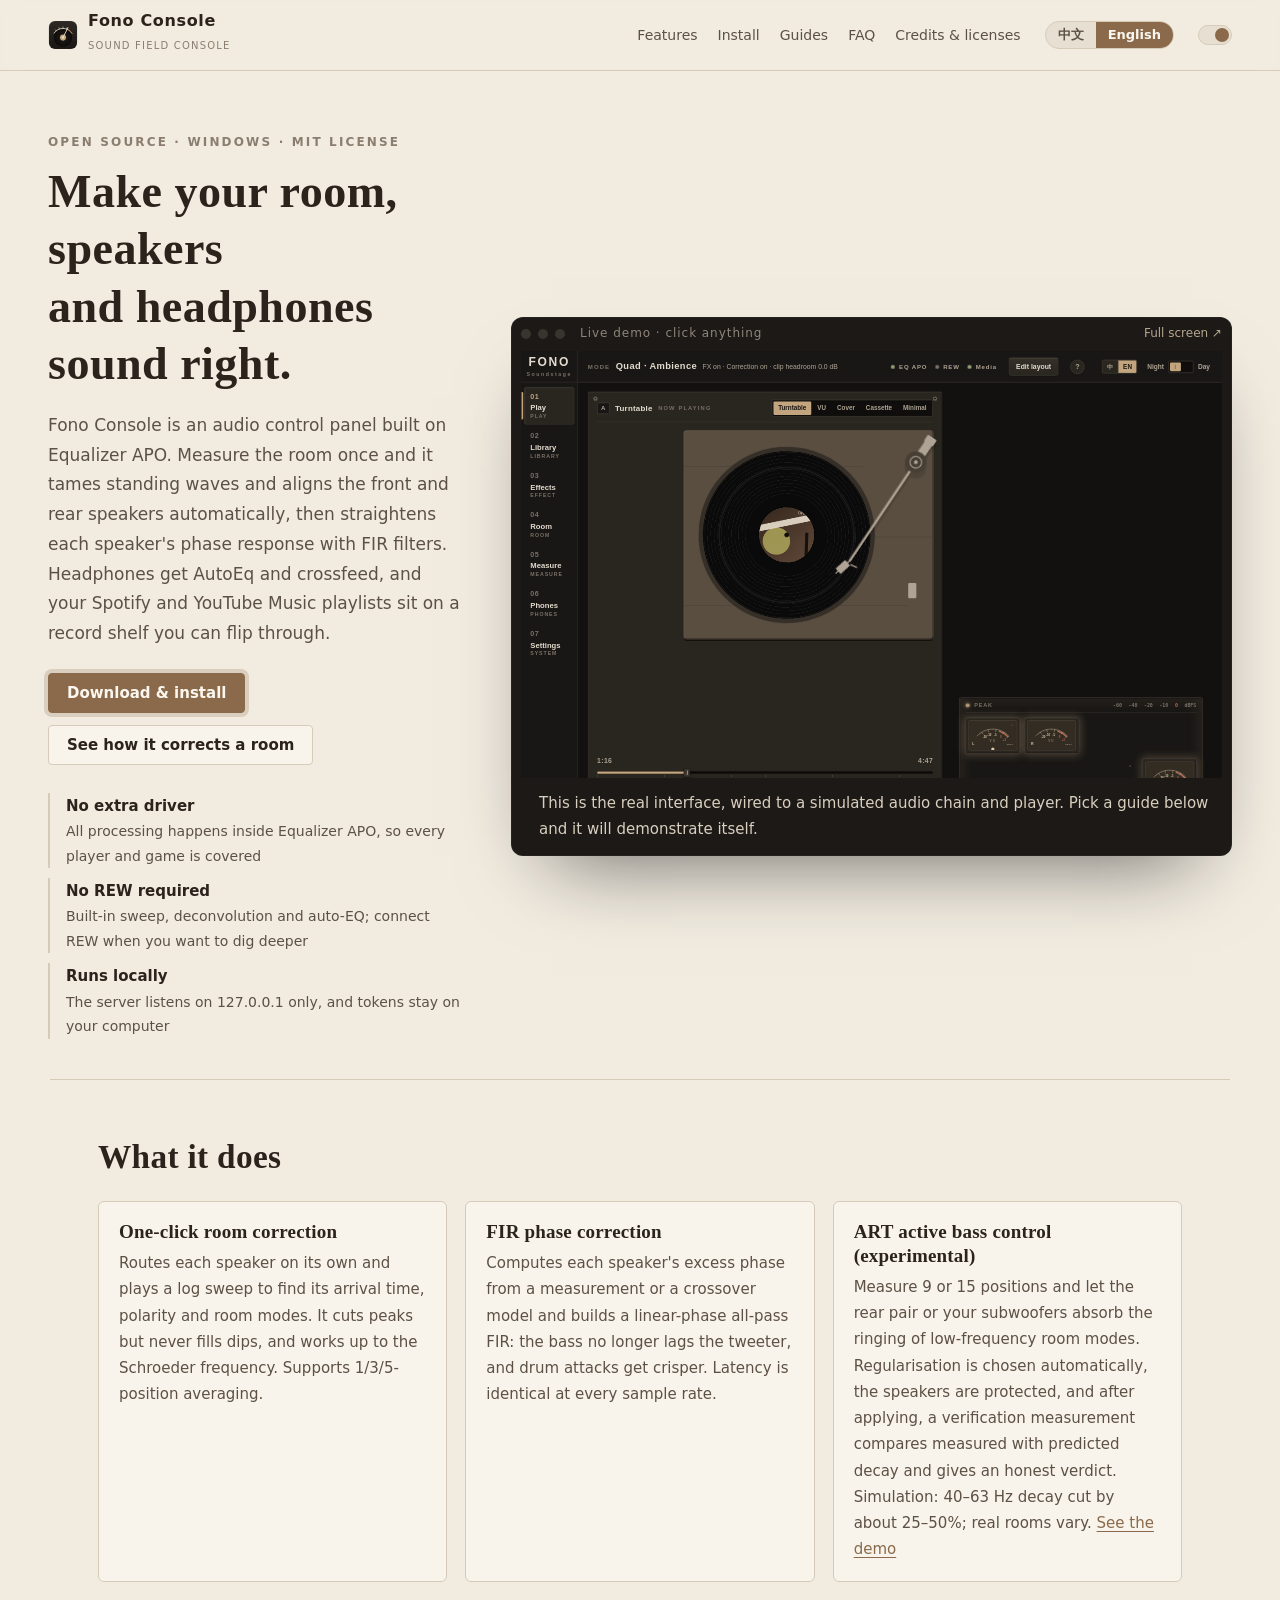
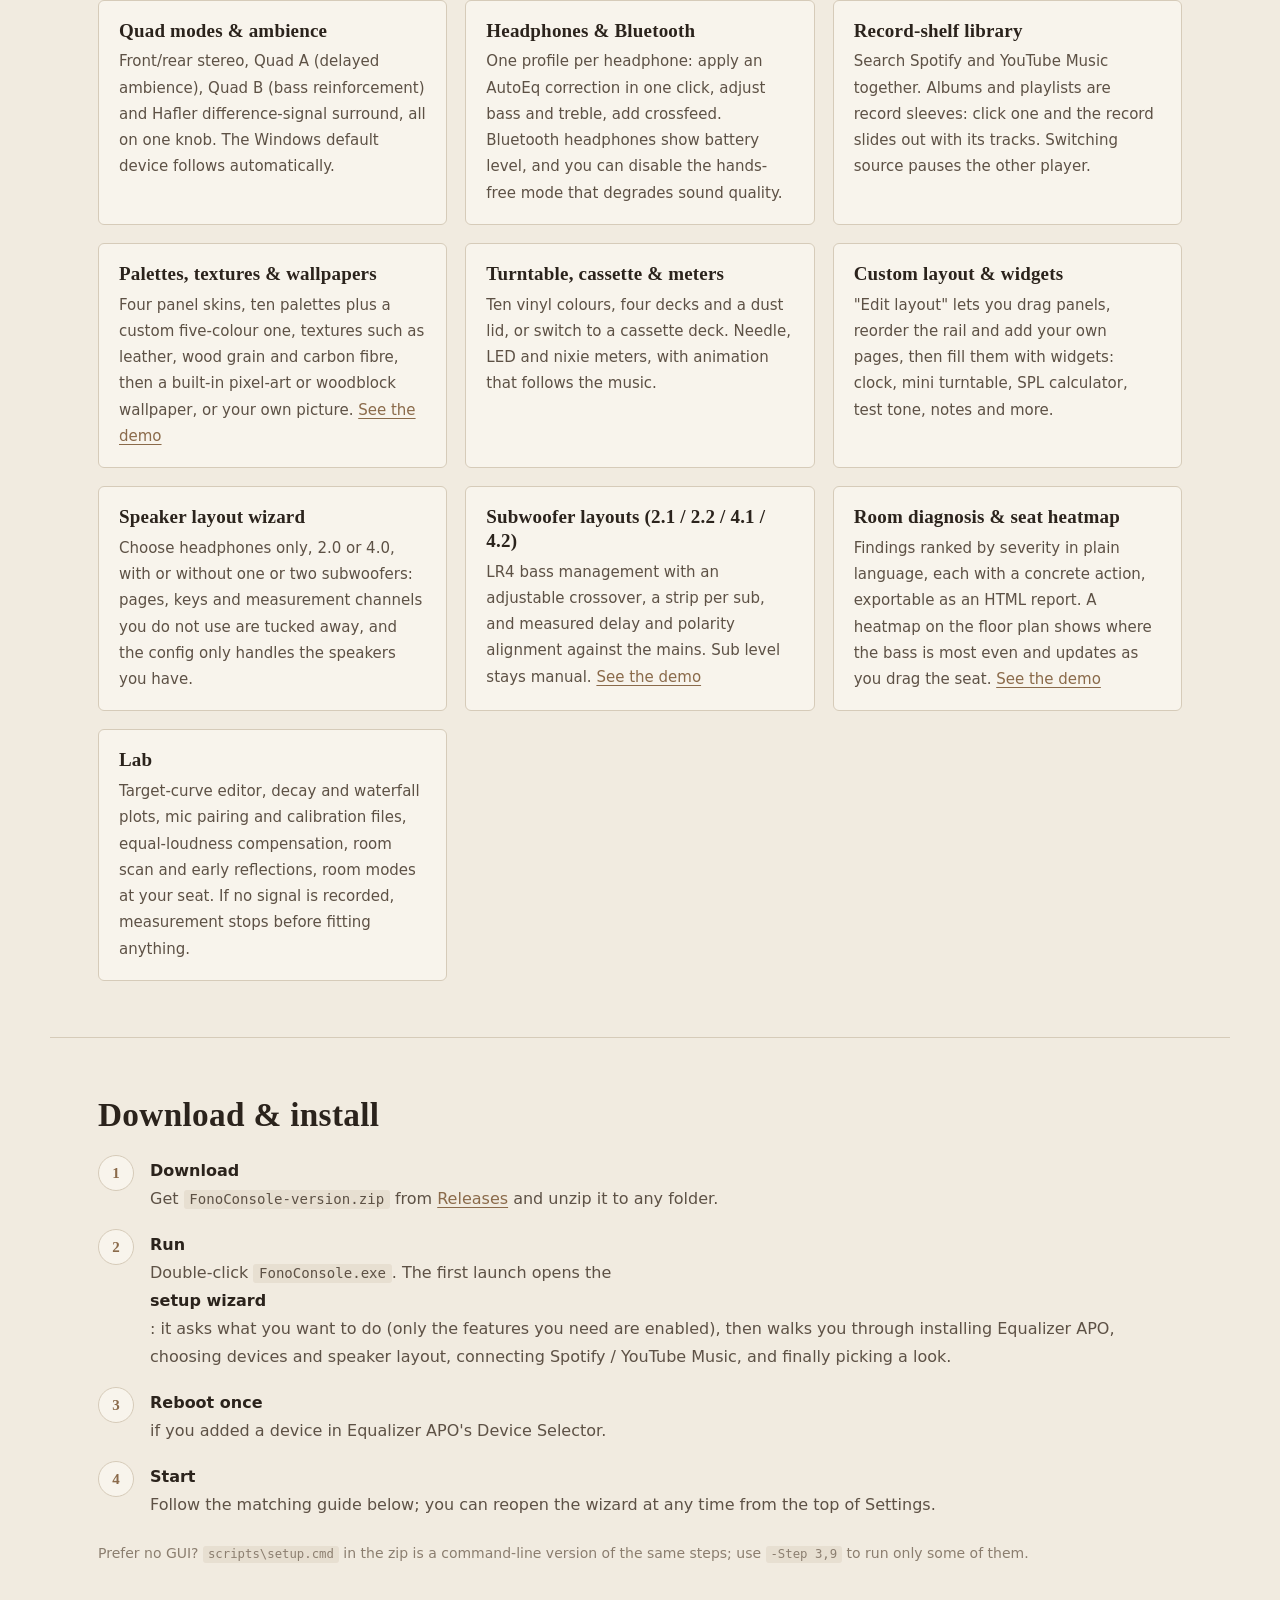
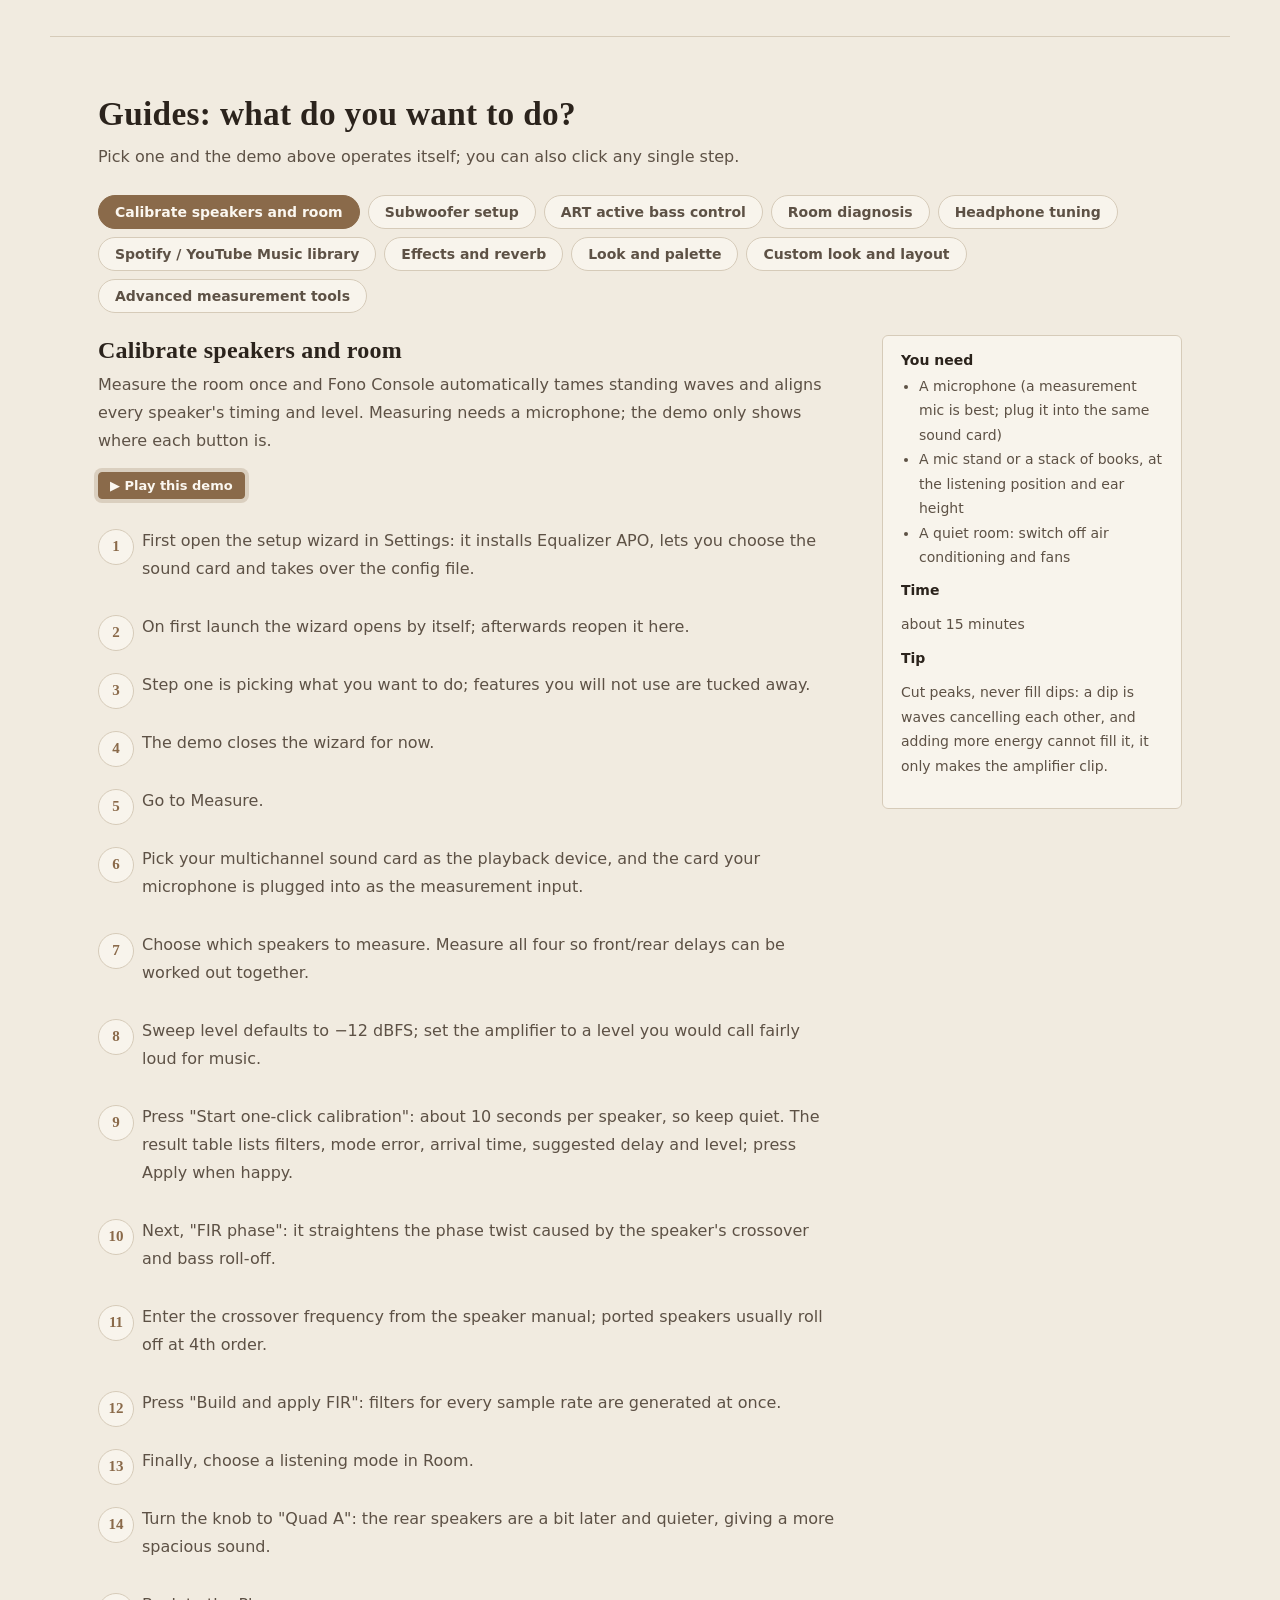
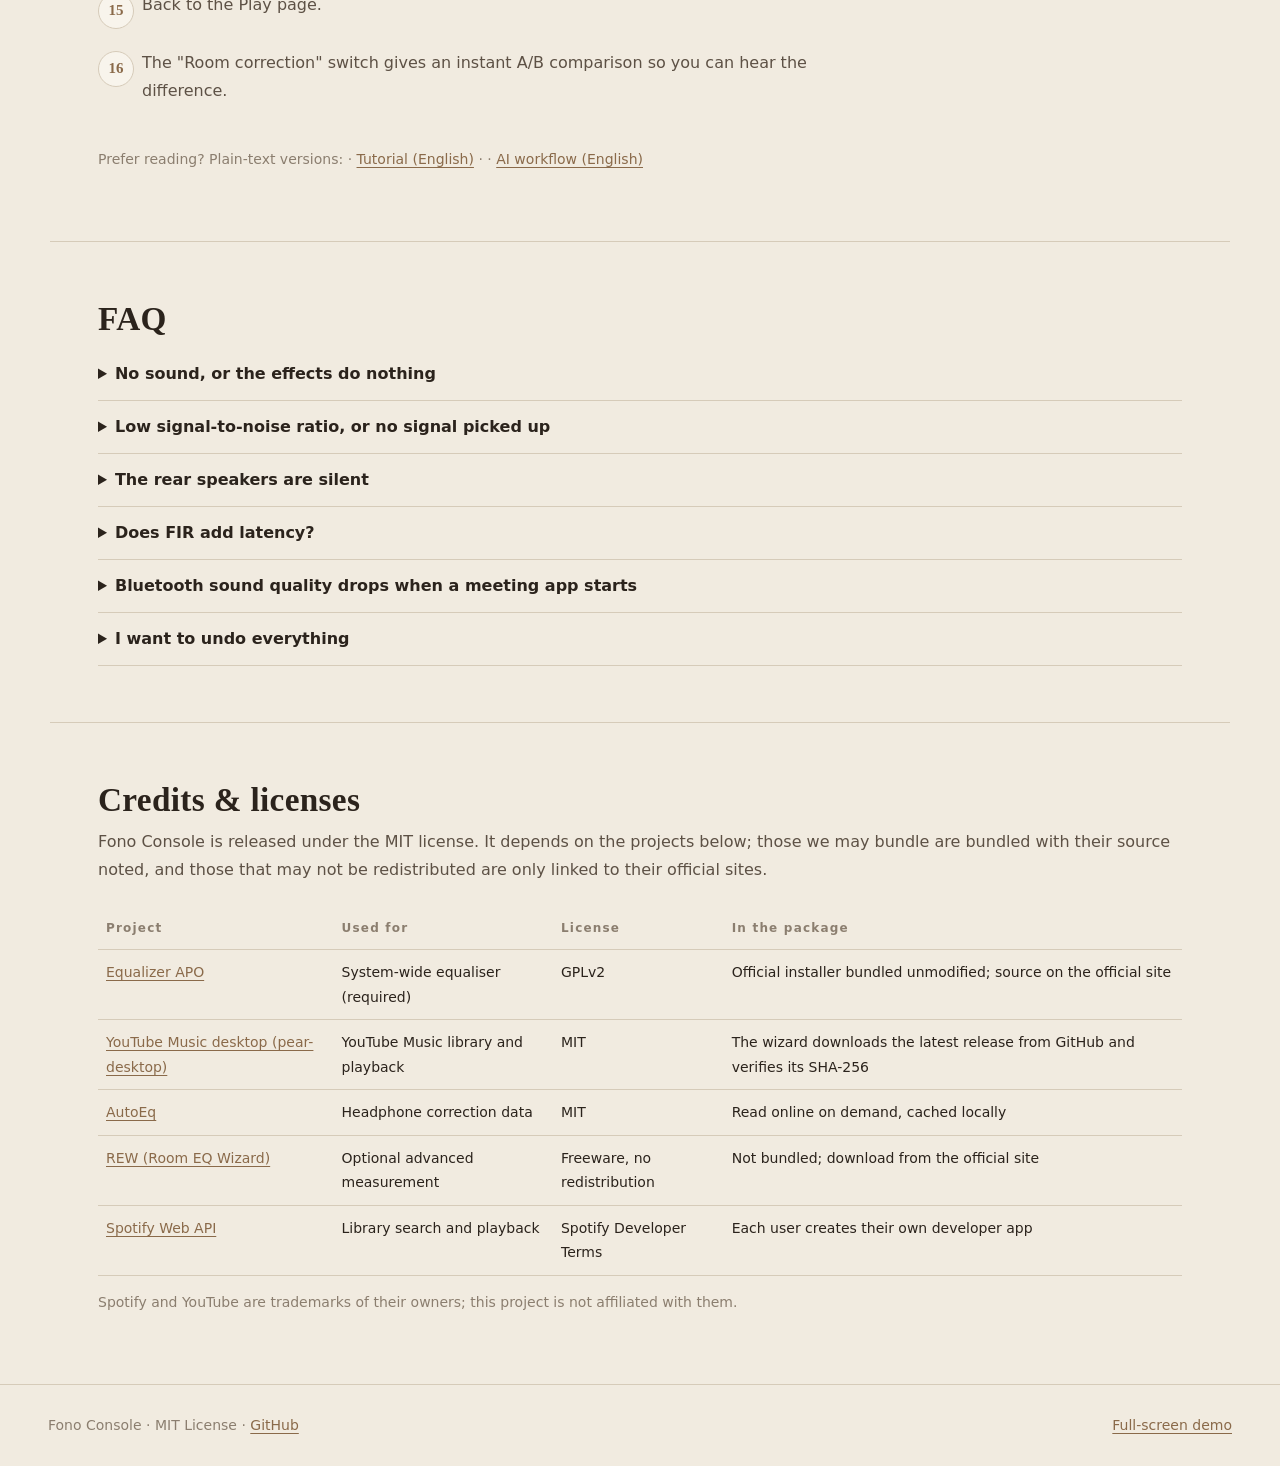
==== commit 4d7a111f: "v2.9.1: tutorials and guide flows for subwoofers, bass cancellation and room diagnosis (zh/en) Co-Au" ====
--- a/docs/index.html
+++ b/docs/index.html
@@ -60,14 +60,16 @@
     <div class="feature-grid">
       <article><h3 data-en="One-click room correction">一鍵房間校正</h3><p data-en="Routes each speaker on its own and plays a log sweep to find its arrival time, polarity and room modes. It cuts peaks but never fills dips, and works up to the Schroeder frequency. Supports 1/3/5-position averaging.">自動切換聲道、對數掃頻，算出每顆喇叭的抵達時間、極性與駐波；只削峰不補凹陷，修到施羅德頻率為止。支援 1／3／5 點平均。</p></article>
       <article><h3 data-en="FIR phase correction">FIR 相位校正</h3><p data-en="Computes each speaker&#x27;s excess phase from a measurement or a crossover model and builds a linear-phase all-pass FIR: the bass no longer lags the tweeter, and drum attacks get crisper. Latency is identical at every sample rate.">用量測或分頻器模型算出喇叭的超額相位，產生線性相位全通 FIR：低頻不再比高音單體晚到，鼓的起音更乾脆。各取樣率延遲一致。</p></article>
-      <article><h3 data-en="ART active bass control (experimental)">ART 低頻主動校正（實驗）</h3><p data-en="Measure 15 positions and solve a filter for each of the four speakers, so the rear pair absorbs the ringing of low-frequency room modes. In a small-room simulation, 40–63 Hz decay is cut by about 25–45%, with an honest prediction table that includes temperature drift. &lt;a href=&quot;#guides&quot; data-tour=&quot;art&quot;&gt;See the demo&lt;/a&gt;">量 15 個點，解出四顆喇叭各自的濾波器，讓後方喇叭吸掉低頻駐波的殘響。小房間模擬：40–63 Hz 殘響縮短約 25–45%，並附誠實的預估表（含室溫變化）。<a href="#guides" data-tour="art">看示範</a></p></article>
+      <article><h3 data-en="ART active bass control (experimental)">ART 低頻主動校正（實驗）</h3><p data-en="Measure 9 or 15 positions and let the rear pair or your subwoofers absorb the ringing of low-frequency room modes. Regularisation is chosen automatically, the speakers are protected, and after applying, a verification measurement compares measured with predicted decay and gives an honest verdict. Simulation: 40–63 Hz decay cut by about 25–50%; real rooms vary. &lt;a href=&quot;#guides&quot; data-tour=&quot;art&quot;&gt;See the demo&lt;/a&gt;">量 9 或 15 個點，讓後方喇叭或重低音吸掉低頻駐波的殘響。正則化自動挑選、保護喇叭，套用後用驗證量測把實測與預測的殘響並排，給出誠實的結論。模擬：40–63 Hz 殘響縮短約 25–50%；真實房間會有差異。<a href="#guides" data-tour="art">看示範</a></p></article>
       <article><h3 data-en="Quad modes &amp; ambience">四聲道與氛圍</h3><p data-en="Front/rear stereo, Quad A (delayed ambience), Quad B (bass reinforcement) and Hafler difference-signal surround, all on one knob. The Windows default device follows automatically.">前後兩對喇叭的立體聲、四聲道 A（延遲氛圍）、四聲道 B（低頻補強）、Hafler 差訊號環繞，一顆旋鈕切換，Windows 預設裝置自動跟著換。</p></article>
       <article><h3 data-en="Headphones &amp; Bluetooth">耳機與藍牙</h3><p data-en="One profile per headphone: apply an AutoEq correction in one click, adjust bass and treble, add crossfeed. Bluetooth headphones show battery level, and you can disable the hands-free mode that degrades sound quality.">每支耳機一組設定：AutoEq 資料庫一鍵套用、低音高音、交叉饋送。藍牙耳機顯示電量，可停用會讓音質變差的免持模式。</p></article>
       <article><h3 data-en="Record-shelf library">唱片架曲庫</h3><p data-en="Search Spotify and YouTube Music together. Albums and playlists are record sleeves: click one and the record slides out with its tracks. Switching source pauses the other player.">Spotify 與 YouTube Music 一起搜尋，專輯與歌單是唱片封套，點開唱片滑出、曲目展開；換來源時自動暫停另一邊。</p></article>
       <article><h3 data-en="Palettes, textures &amp; wallpapers">配色、材質與桌布</h3><p data-en="Four panel skins, ten palettes plus a custom five-colour one, textures such as leather, wood grain and carbon fibre, then a built-in pixel-art or woodblock wallpaper, or your own picture. &lt;a href=&quot;#guides&quot; data-tour=&quot;custom&quot;&gt;See the demo&lt;/a&gt;">四種面板、十種配色加自訂五色、皮革／木紋／碳纖維等材質，再鋪上內建的像素與版畫桌布或自己的圖片。<a href="#guides" data-tour="custom">看示範</a></p></article>
       <article><h3 data-en="Turntable, cassette &amp; meters">唱盤、卡帶與儀表</h3><p data-en="Ten vinyl colours, four decks and a dust lid, or switch to a cassette deck. Needle, LED and nixie meters, with animation that follows the music.">十種黑膠顏色、四種唱盤與防塵蓋，或換成卡帶機；指針、LED、輝光管三種儀表，動畫跟著音樂走。</p></article>
       <article><h3 data-en="Custom layout &amp; widgets">自訂版面與小工具</h3><p data-en="&quot;Edit layout&quot; lets you drag panels, reorder the rail and add your own pages, then fill them with widgets: clock, mini turntable, SPL calculator, test tone, notes and more.">「編輯版面」拖曳面板、排序導覽列，新增自己的分頁，放進時鐘、迷你唱盤、SPL 計算、測試音、便條等小工具。</p></article>
-      <article><h3 data-en="Speaker layout wizard">喇叭配置精靈</h3><p data-en="Choose headphones only, 2.0 or 4.0: pages, keys and measurement channels you do not use are tucked away, and the config only handles the speakers you have.">只有耳機、2.0、4.0 三選一：沒用到的頁面、按鍵與量測聲道自動收起來，設定檔也只處理你有的喇叭。</p></article>
+      <article><h3 data-en="Speaker layout wizard">喇叭配置精靈</h3><p data-en="Choose headphones only, 2.0 or 4.0, with or without one or two subwoofers: pages, keys and measurement channels you do not use are tucked away, and the config only handles the speakers you have.">只有耳機、2.0、4.0，可再加一或兩顆重低音：沒用到的頁面、按鍵與量測聲道自動收起來，設定檔也只處理你有的喇叭。</p></article>
+      <article><h3 data-en="Subwoofer layouts (2.1 / 2.2 / 4.1 / 4.2)">重低音配置（2.1／2.2／4.1／4.2）</h3><p data-en="LR4 bass management with an adjustable crossover, a strip per sub, and measured delay and polarity alignment against the mains. Sub level stays manual. &lt;a href=&quot;#guides&quot; data-tour=&quot;sub&quot;&gt;See the demo&lt;/a&gt;">LR4 低音管理、可調分頻點、每顆重低音一條聲道條，並用量測算出重低音相對主喇叭的延遲與極性。音量仍由你手動調。<a href="#guides" data-tour="sub">看示範</a></p></article>
+      <article><h3 data-en="Room diagnosis &amp; seat heatmap">房間診斷與座位熱圖</h3><p data-en="Findings ranked by severity in plain language, each with a concrete action, exportable as an HTML report. A heatmap on the floor plan shows where the bass is most even and updates as you drag the seat. &lt;a href=&quot;#guides&quot; data-tour=&quot;diagnose&quot;&gt;See the demo&lt;/a&gt;">依嚴重程度排序的白話問題清單，每項都附具體做法，可匯出 HTML 報告。平面圖上的熱圖顯示哪裡的低頻最平均，拖曳座位時即時更新。<a href="#guides" data-tour="diagnose">看示範</a></p></article>
       <article><h3 data-en="Lab">實驗室</h3><p data-en="Target-curve editor, decay and waterfall plots, mic pairing and calibration files, equal-loudness compensation, room scan and early reflections, room modes at your seat. If no signal is recorded, measurement stops before fitting anything.">目標曲線編輯器、衰減與瀑布圖、麥克風配對與校正檔、等響度補償、房間掃描與早期反射、座位的房間模態；量不到訊號時會先擋下來。</p></article>
     </div>
   </section>
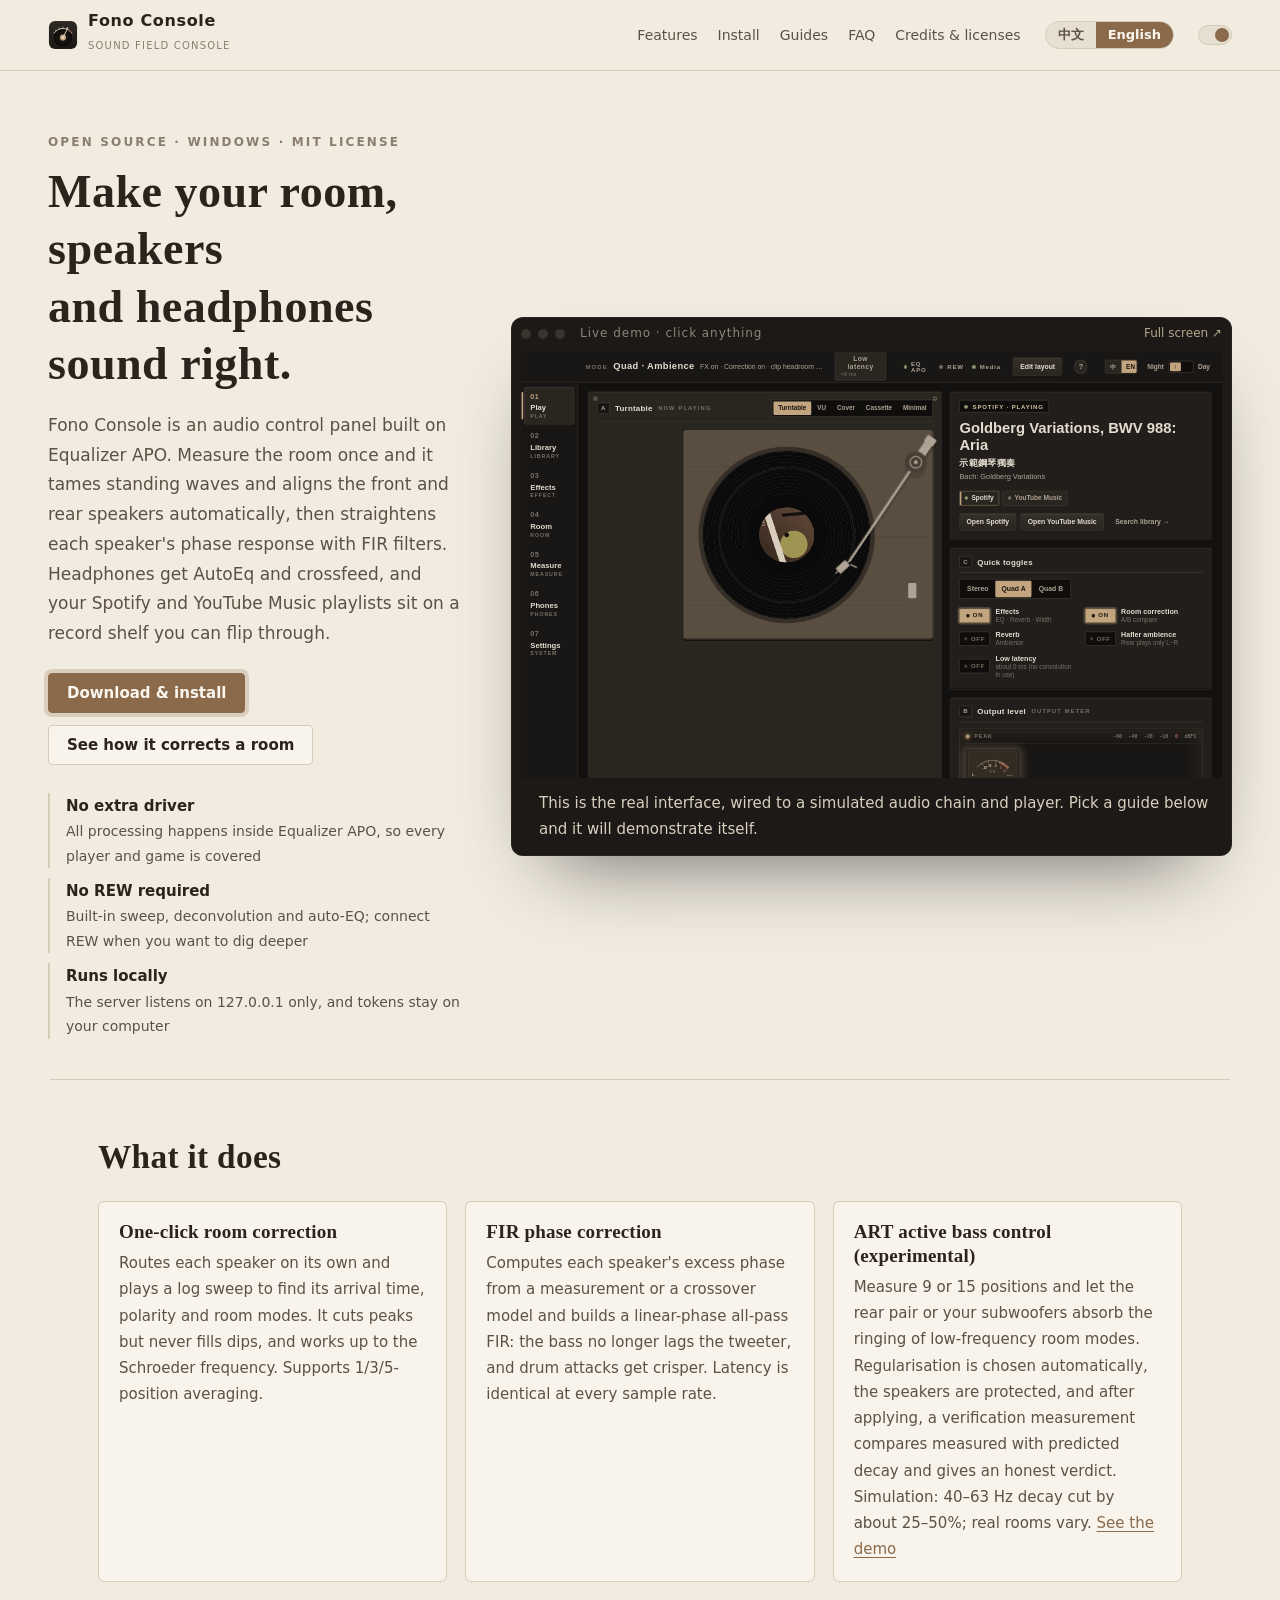
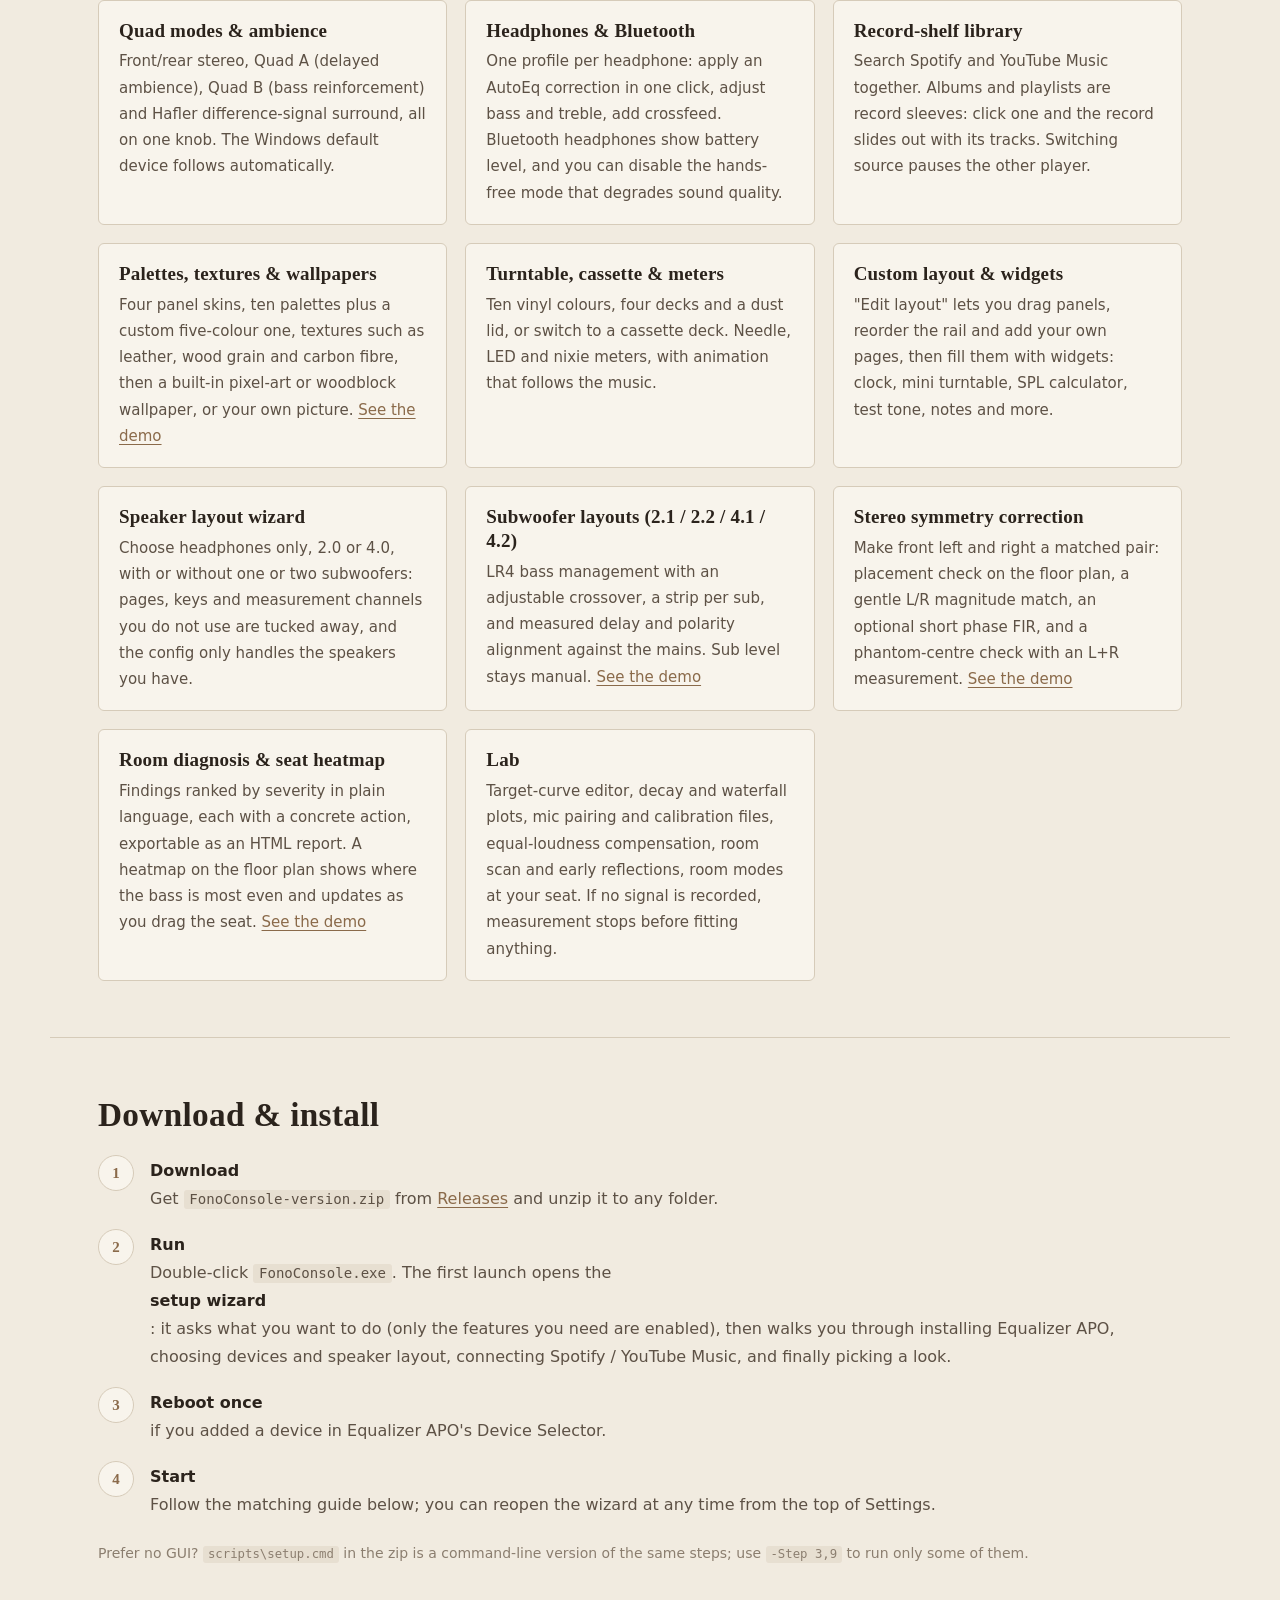
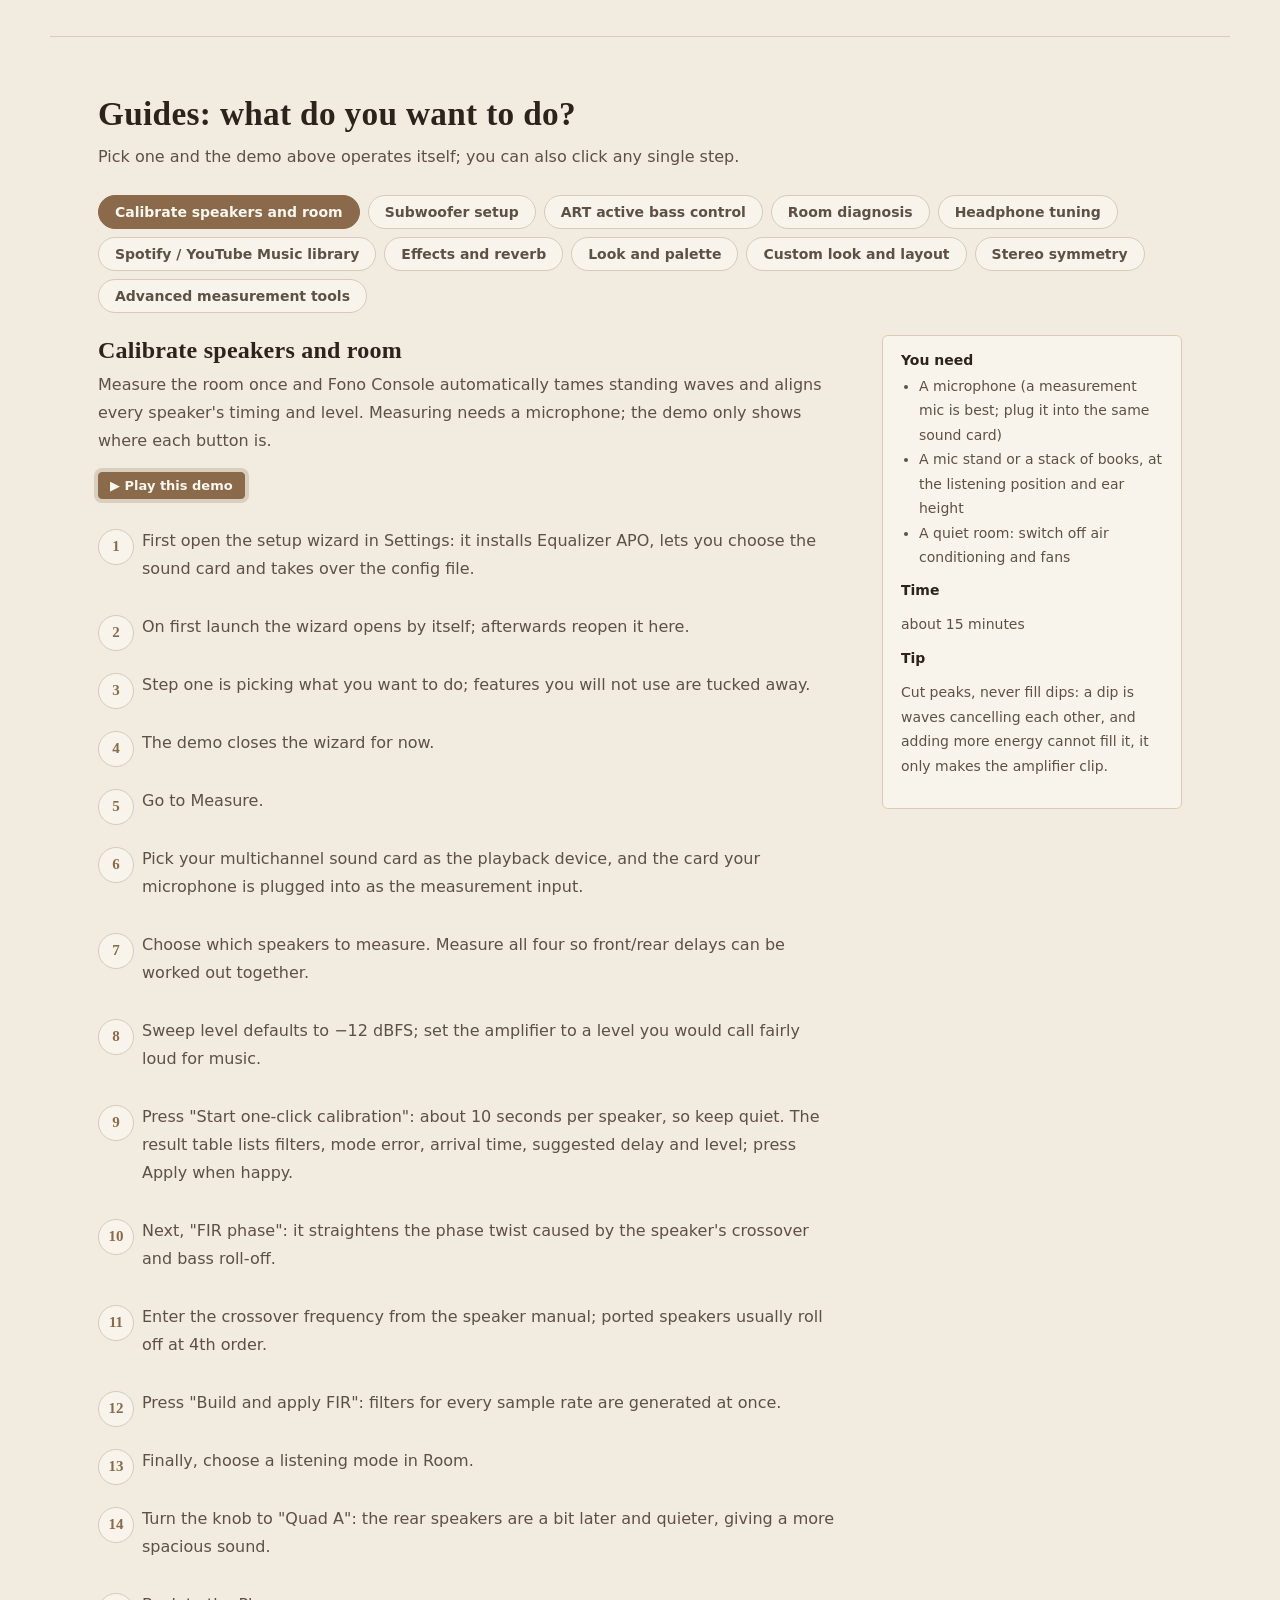
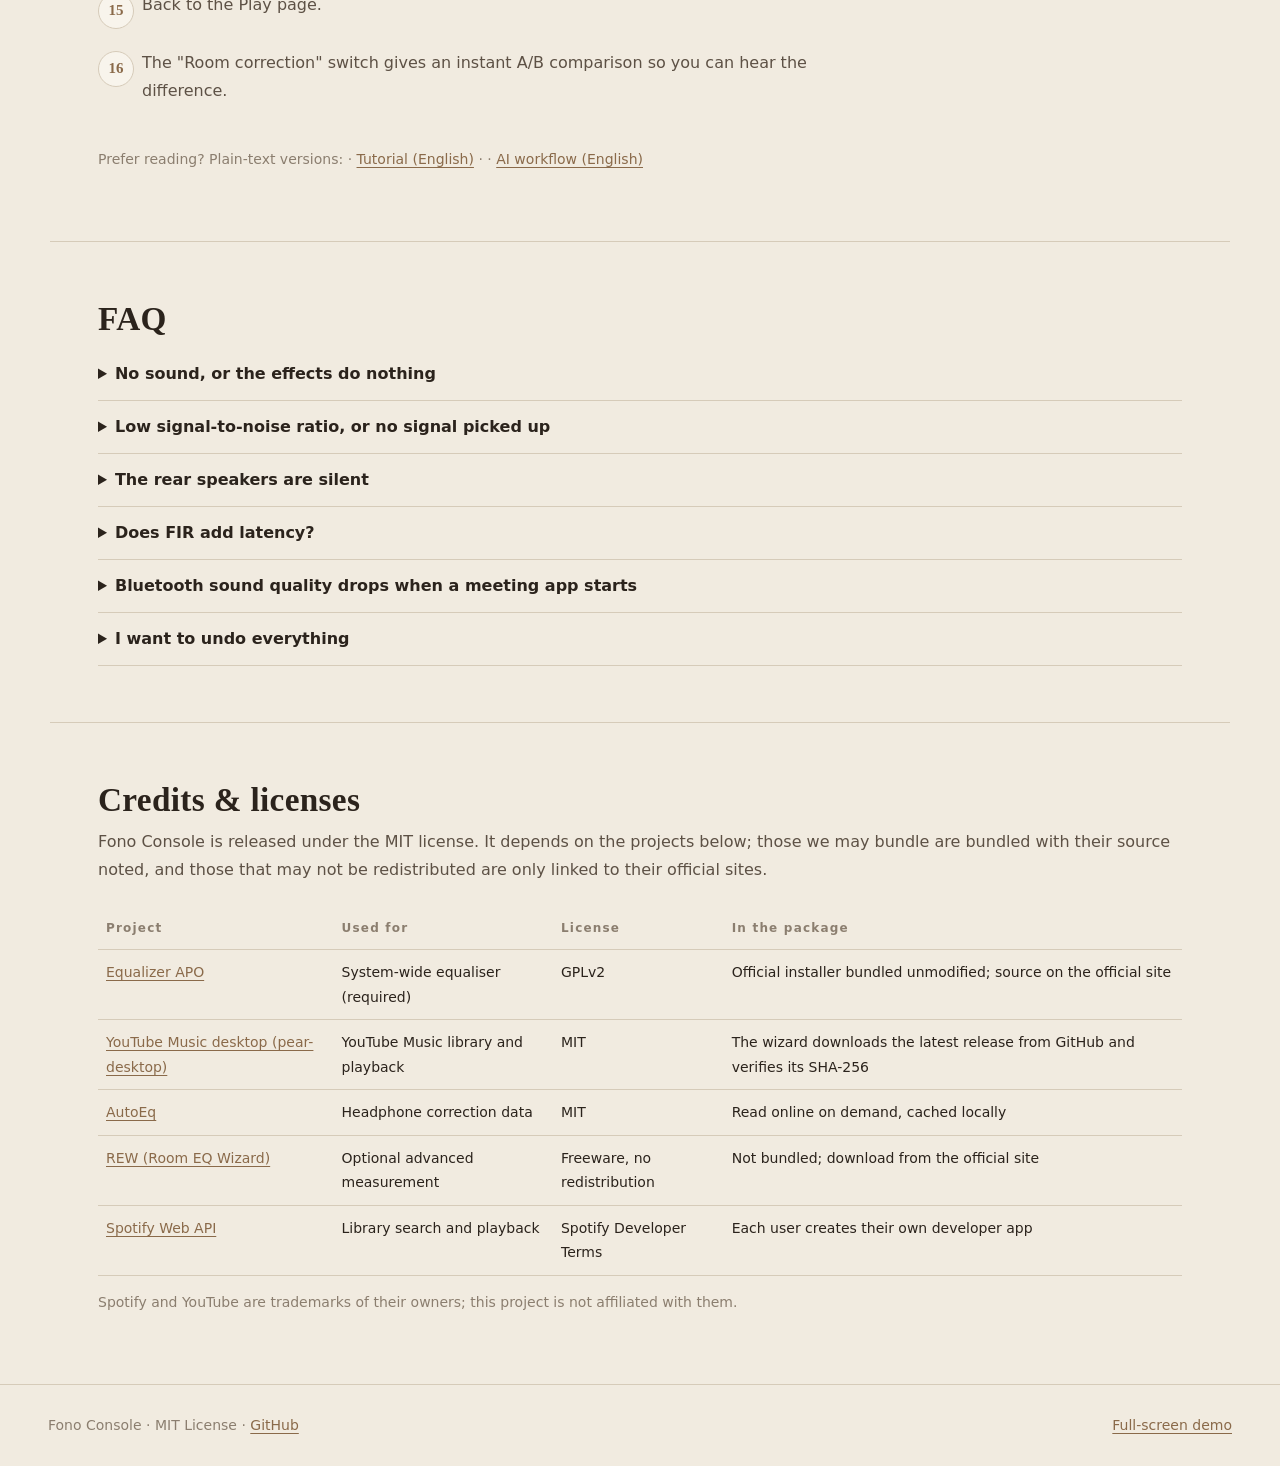
==== commit 3db99250: "v2.11.0: stereo symmetry correction (L/R magnitude and phase matching, phantom-centre check, placeme" ====
--- a/docs/index.html
+++ b/docs/index.html
@@ -69,6 +69,7 @@
       <article><h3 data-en="Custom layout &amp; widgets">自訂版面與小工具</h3><p data-en="&quot;Edit layout&quot; lets you drag panels, reorder the rail and add your own pages, then fill them with widgets: clock, mini turntable, SPL calculator, test tone, notes and more.">「編輯版面」拖曳面板、排序導覽列，新增自己的分頁，放進時鐘、迷你唱盤、SPL 計算、測試音、便條等小工具。</p></article>
       <article><h3 data-en="Speaker layout wizard">喇叭配置精靈</h3><p data-en="Choose headphones only, 2.0 or 4.0, with or without one or two subwoofers: pages, keys and measurement channels you do not use are tucked away, and the config only handles the speakers you have.">只有耳機、2.0、4.0，可再加一或兩顆重低音：沒用到的頁面、按鍵與量測聲道自動收起來，設定檔也只處理你有的喇叭。</p></article>
       <article><h3 data-en="Subwoofer layouts (2.1 / 2.2 / 4.1 / 4.2)">重低音配置（2.1／2.2／4.1／4.2）</h3><p data-en="LR4 bass management with an adjustable crossover, a strip per sub, and measured delay and polarity alignment against the mains. Sub level stays manual. &lt;a href=&quot;#guides&quot; data-tour=&quot;sub&quot;&gt;See the demo&lt;/a&gt;">LR4 低音管理、可調分頻點、每顆重低音一條聲道條，並用量測算出重低音相對主喇叭的延遲與極性。音量仍由你手動調。<a href="#guides" data-tour="sub">看示範</a></p></article>
+      <article><h3 data-en="Stereo symmetry correction">左右聲道對稱校正</h3><p data-en="Make front left and right a matched pair: placement check on the floor plan, a gentle L/R magnitude match, an optional short phase FIR, and a phantom-centre check with an L+R measurement. &lt;a href=&quot;#guides&quot; data-tour=&quot;stereo&quot;&gt;See the demo&lt;/a&gt;">讓前左與前右更像一對：平面圖上的擺位檢查、溫和的左右頻響配對、選用的短相位 FIR，以及用左右同時量測檢查幻象中央。<a href="#guides" data-tour="stereo">看示範</a></p></article>
       <article><h3 data-en="Room diagnosis &amp; seat heatmap">房間診斷與座位熱圖</h3><p data-en="Findings ranked by severity in plain language, each with a concrete action, exportable as an HTML report. A heatmap on the floor plan shows where the bass is most even and updates as you drag the seat. &lt;a href=&quot;#guides&quot; data-tour=&quot;diagnose&quot;&gt;See the demo&lt;/a&gt;">依嚴重程度排序的白話問題清單，每項都附具體做法，可匯出 HTML 報告。平面圖上的熱圖顯示哪裡的低頻最平均，拖曳座位時即時更新。<a href="#guides" data-tour="diagnose">看示範</a></p></article>
       <article><h3 data-en="Lab">實驗室</h3><p data-en="Target-curve editor, decay and waterfall plots, mic pairing and calibration files, equal-loudness compensation, room scan and early reflections, room modes at your seat. If no signal is recorded, measurement stops before fitting anything.">目標曲線編輯器、衰減與瀑布圖、麥克風配對與校正檔、等響度補償、房間掃描與早期反射、座位的房間模態；量不到訊號時會先擋下來。</p></article>
     </div>
